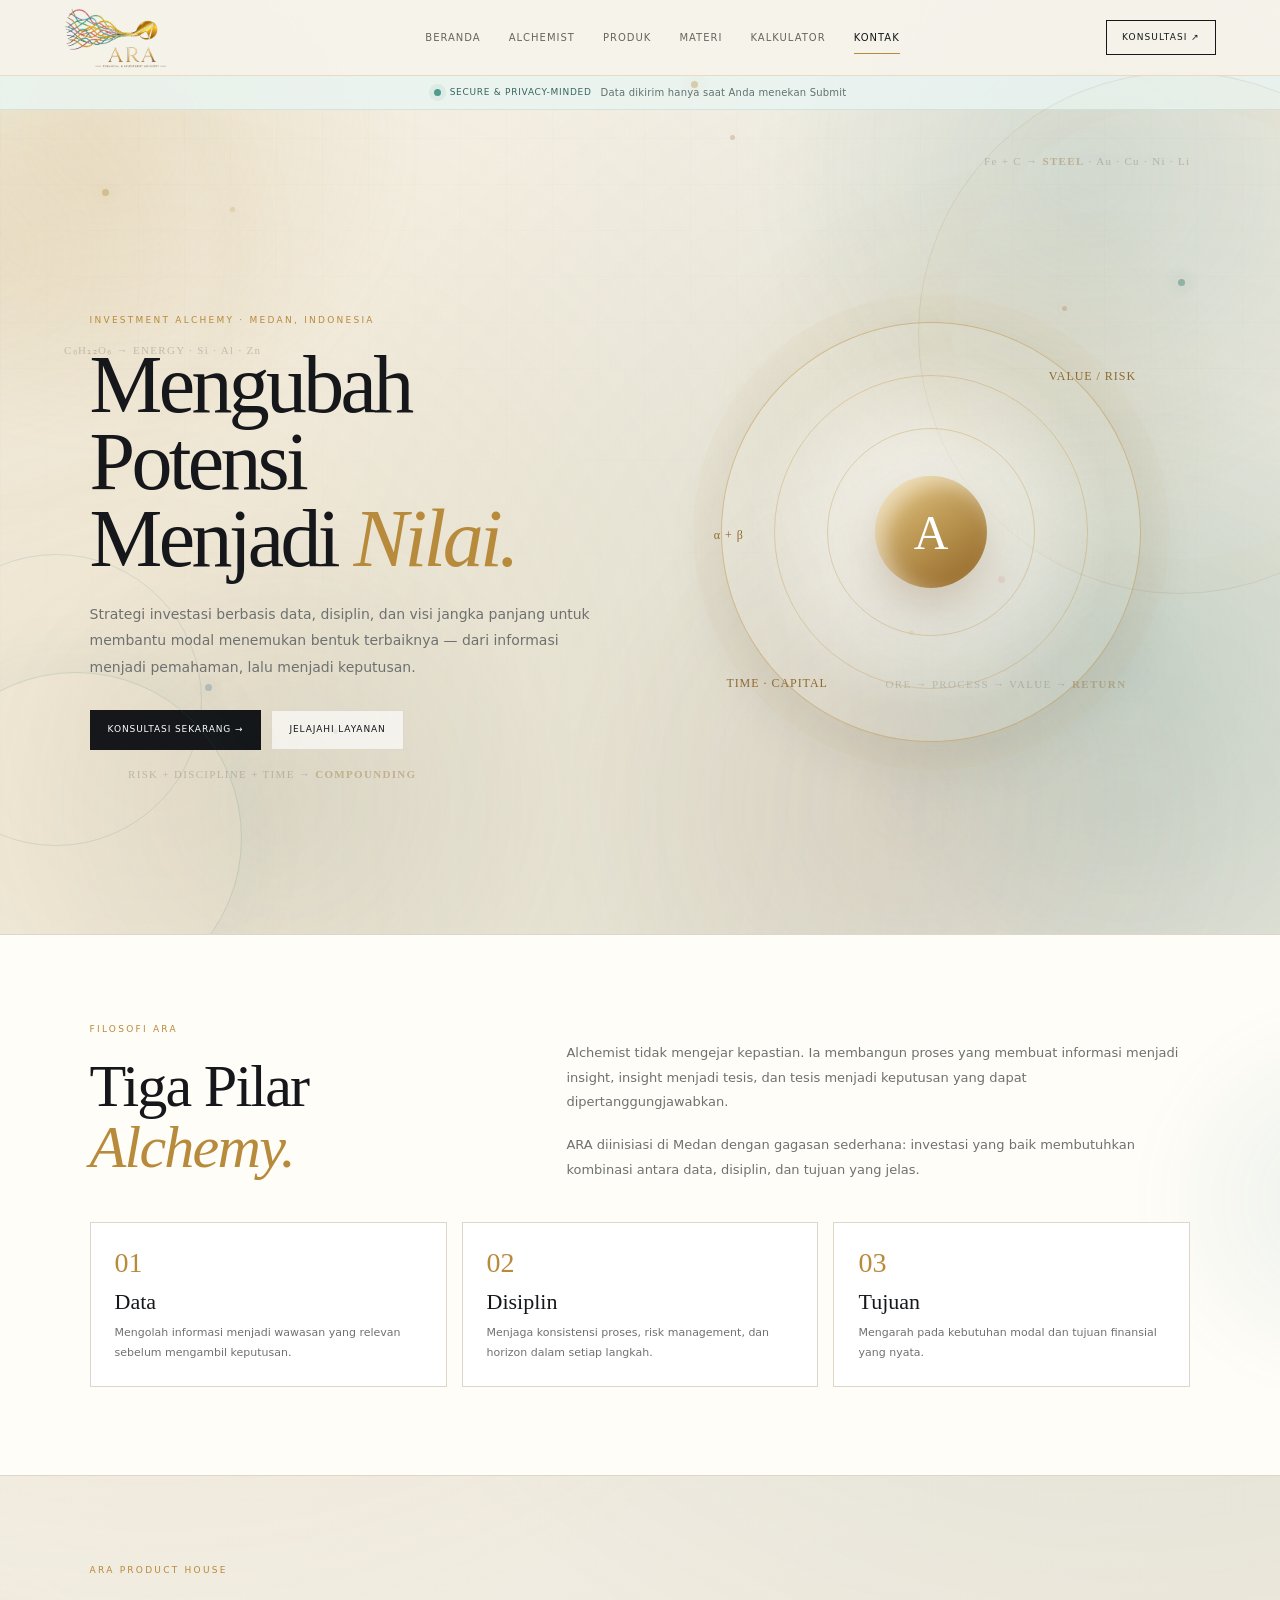
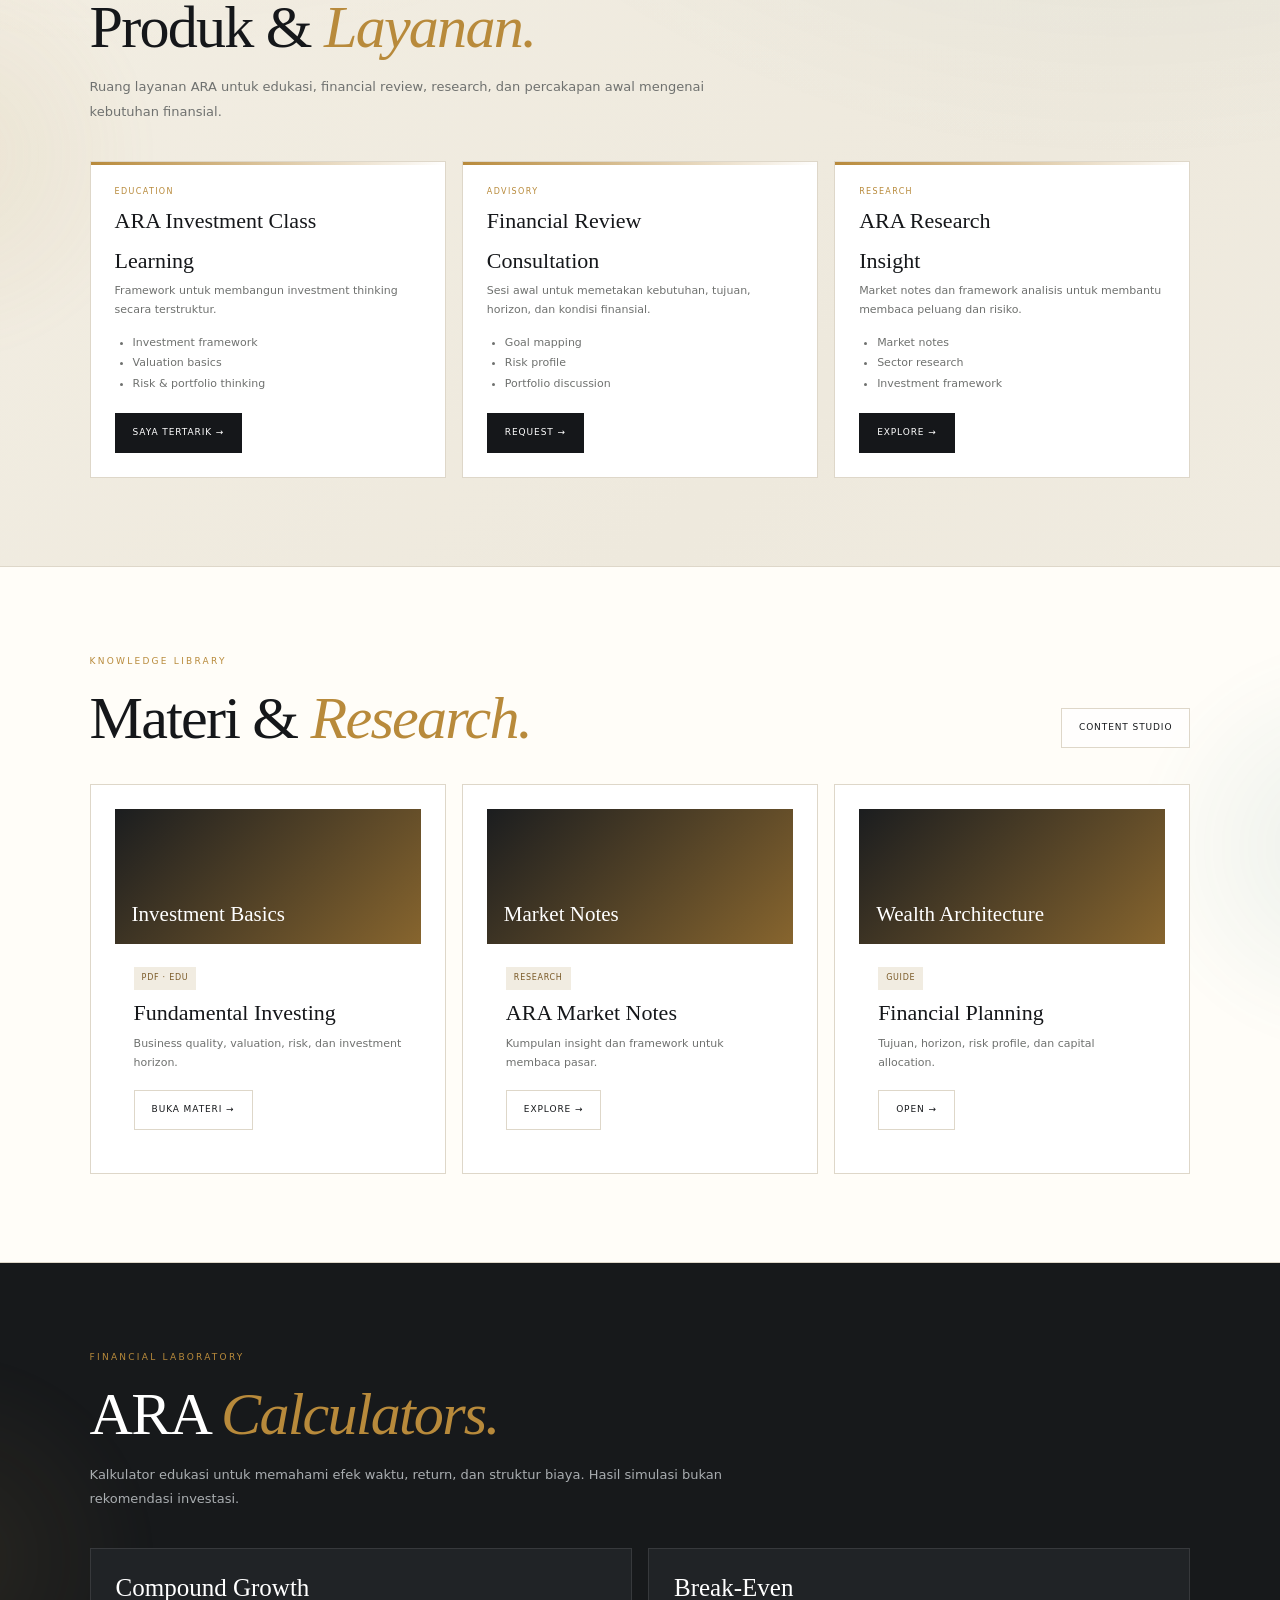
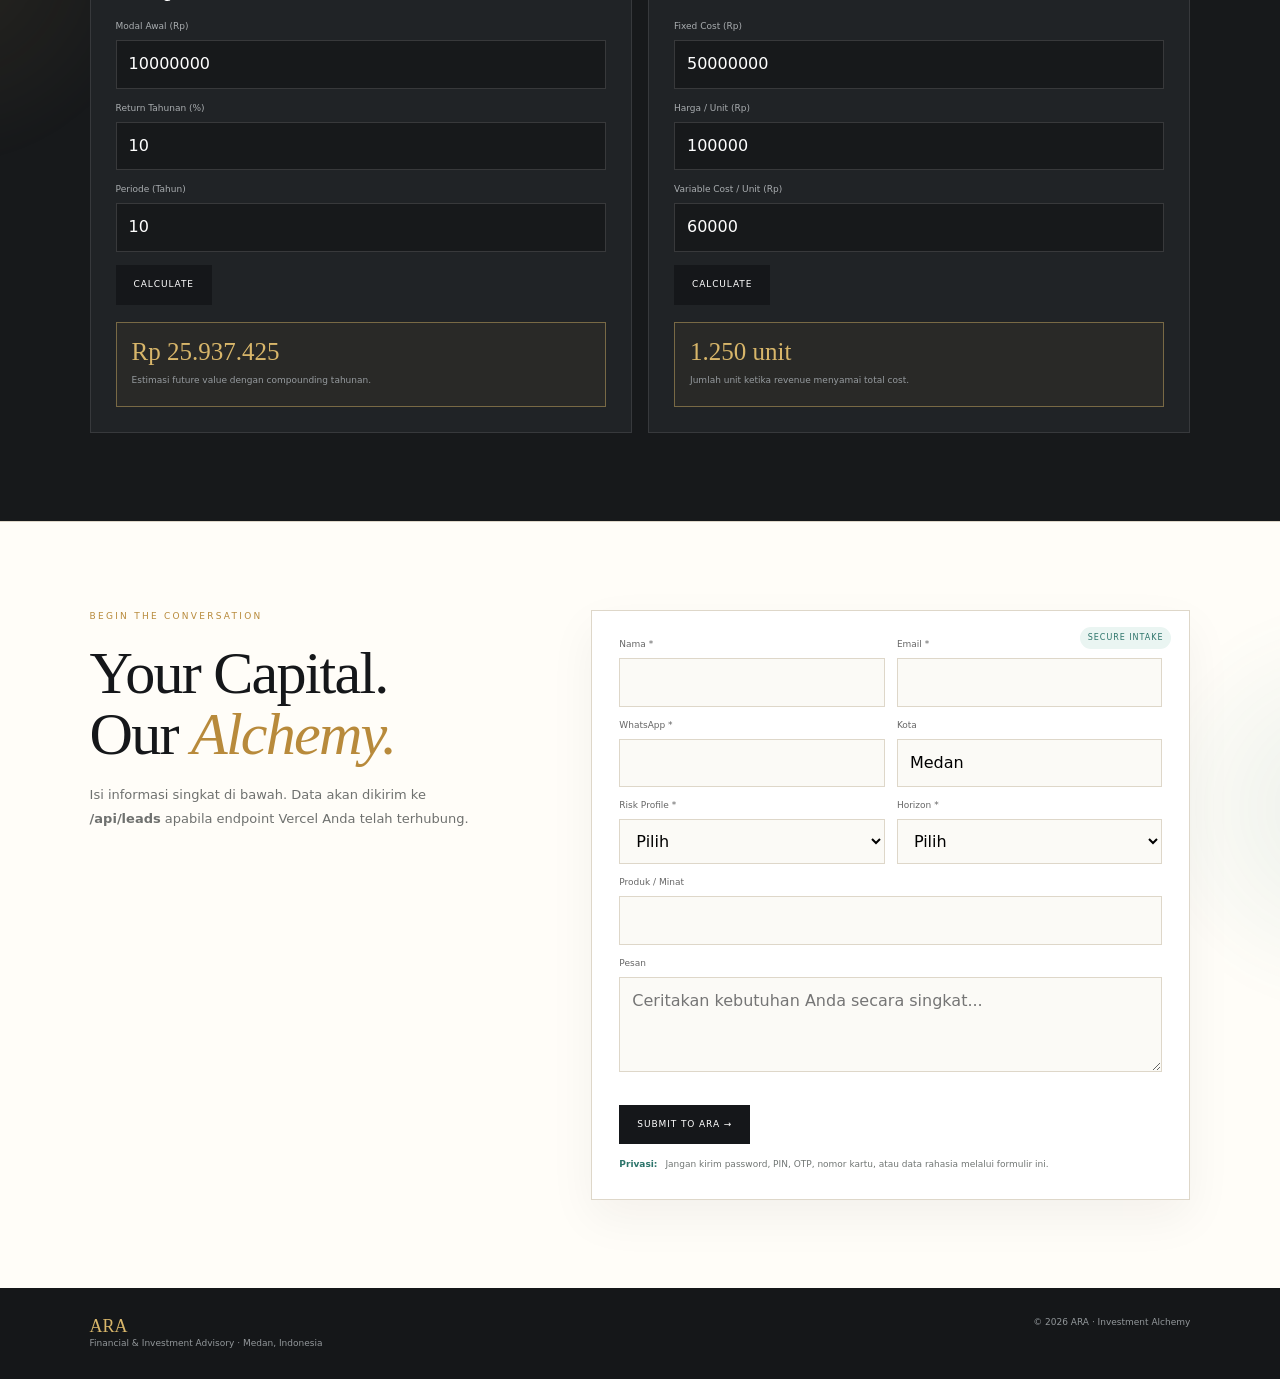
==== index.html @ 450d1827 "Add files via upload" ====
<!DOCTYPE html>
<html lang="id">
<head>
<meta charset="UTF-8">
<meta name="viewport" content="width=device-width, initial-scale=1.0">
<meta name="description" content="ARA Financial & Investment Advisory — Investment Alchemy from Medan.">
<title>ARA — Financial & Investment Advisory</title>


<link rel="stylesheet" href="css/01-base.css">
<link rel="stylesheet" href="css/02-motion.css">
<link rel="stylesheet" href="css/03-responsive.css">
<link rel="stylesheet" href="css/04-performance.css">

</head>
<body>

<div class="alchemist-lab" aria-hidden="true">
  <span class="chemical-formula formula-1">Fe + C → <b>STEEL</b> · Au · Cu · Ni · Li</span>
  <span class="chemical-formula formula-2">C₆H₁₂O₆ → ENERGY · Si · Al · Zn</span>
  <span class="chemical-formula formula-3">ORE → PROCESS → VALUE → <b>RETURN</b></span>
  <span class="chemical-formula formula-4">RISK + DISCIPLINE + TIME → <b>COMPOUNDING</b></span>
  <i class="ore-particle" style="left:18%;top:23%;animation-delay:-2s"></i>
  <i class="ore-particle" style="left:83%;top:34%;animation-delay:-7s"></i>
  <i class="ore-particle" style="left:71%;top:70%;animation-delay:-4s"></i>
  <i class="ore-particle" style="left:26%;top:81%;animation-delay:-9s"></i>
  <i class="ore-particle" style="left:57%;top:15%;animation-delay:-5s"></i>
</div>


<div class="ara-spark gold" style="left:8%;top:21%;animation-delay:-2s"></div>
<div class="ara-spark teal" style="left:92%;top:31%;animation-delay:-6s"></div>
<div class="ara-spark rose" style="left:78%;top:64%;animation-delay:-4s"></div>
<div class="ara-spark blue" style="left:16%;top:76%;animation-delay:-7s"></div>
<div class="ara-spark gold" style="left:54%;top:9%;animation-delay:-1s"></div>


<header class="site-header">
  <a class="brand" href="#top" aria-label="ARA Financial & Investment Advisory">
    <img src="[data-uri]" alt="ARA Financial & Investment Advisory">
  </a>
  <nav class="nav" aria-label="Navigasi utama">
    <a class="active" href="#top">Beranda</a>
    <a href="#philosophy">Alchemist</a>
    <a href="#products">Produk</a>
    <a href="#library">Materi</a>
    <a href="#calculators">Kalkulator</a>
    <a href="#contact">Kontak</a>
  </nav>
  <a class="header-cta" href="#contact">Konsultasi ↗</a>
</header>
<div class="security-strip" role="status" aria-label="Informasi keamanan">
  <span class="security-dot" aria-hidden="true"></span>
  <span>Secure & Privacy-Minded</span>
  <span class="security-note">Data dikirim hanya saat Anda menekan Submit</span>
</div>
<main id="top">
<section class="hero reveal">
  <div>
    <div class="kicker">Investment Alchemy · Medan, Indonesia</div>
    <h1>Mengubah Potensi<br>Menjadi <em>Nilai.</em></h1>
    <p class="hero-copy">Strategi investasi berbasis data, disiplin, dan visi jangka panjang untuk membantu modal menemukan bentuk terbaiknya — dari informasi menjadi pemahaman, lalu menjadi keputusan.</p>
    <div class="actions">
      <a class="btn primary" href="#contact">Konsultasi Sekarang →</a>
      <a class="btn light" href="#products">Jelajahi Layanan</a>
    </div>
  </div>
  <div class="alchemy-stage">
    <div class="orbit">
      <div class="core">A</div>
      <div class="formula f1">VALUE / RISK</div>
      <div class="formula f2">TIME · CAPITAL</div>
      <div class="formula f3">α + β</div>
    </div>
  </div>
</section>

<section class="section paper reveal" id="philosophy">
  <div class="philosophy">
    <div><div class="kicker">Filosofi ARA</div><h2 class="section-title">Tiga Pilar <em>Alchemy.</em></h2></div>
    <div><p class="section-copy">Alchemist tidak mengejar kepastian. Ia membangun proses yang membuat informasi menjadi insight, insight menjadi tesis, dan tesis menjadi keputusan yang dapat dipertanggungjawabkan.</p><p class="section-copy">ARA diinisiasi di Medan dengan gagasan sederhana: investasi yang baik membutuhkan kombinasi antara data, disiplin, dan tujuan yang jelas.</p></div>
  </div>
  <div class="principles">
    <article class="principle"><div class="num">01</div><h3>Data</h3><p class="muted">Mengolah informasi menjadi wawasan yang relevan sebelum mengambil keputusan.</p></article>
    <article class="principle"><div class="num">02</div><h3>Disiplin</h3><p class="muted">Menjaga konsistensi proses, risk management, dan horizon dalam setiap langkah.</p></article>
    <article class="principle"><div class="num">03</div><h3>Tujuan</h3><p class="muted">Mengarah pada kebutuhan modal dan tujuan finansial yang nyata.</p></article>
  </div>
</section>

<section class="section reveal" id="products">
  <div class="section-head"><div><div class="kicker">ARA Product House</div><h2 class="section-title">Produk & <em>Layanan.</em></h2></div></div>
  <p class="section-copy">Ruang layanan ARA untuk edukasi, financial review, research, dan percakapan awal mengenai kebutuhan finansial.</p>
  <div class="grid3">
    <article class="card product-card"><div class="tag">Education</div><h3>ARA Investment Class</h3><div class="product-meta">Learning</div><p class="muted">Framework untuk membangun investment thinking secara terstruktur.</p><ul><li>Investment framework</li><li>Valuation basics</li><li>Risk & portfolio thinking</li></ul><button class="btn primary product-btn" data-product="ARA Investment Class">Saya Tertarik →</button></article>
    <article class="card product-card"><div class="tag">Advisory</div><h3>Financial Review</h3><div class="product-meta">Consultation</div><p class="muted">Sesi awal untuk memetakan kebutuhan, tujuan, horizon, dan kondisi finansial.</p><ul><li>Goal mapping</li><li>Risk profile</li><li>Portfolio discussion</li></ul><button class="btn primary product-btn" data-product="Financial Review">Request →</button></article>
    <article class="card product-card"><div class="tag">Research</div><h3>ARA Research</h3><div class="product-meta">Insight</div><p class="muted">Market notes dan framework analisis untuk membantu membaca peluang dan risiko.</p><ul><li>Market notes</li><li>Sector research</li><li>Investment framework</li></ul><button class="btn primary product-btn" data-product="ARA Research">Explore →</button></article>
  </div>
</section>

<section class="section paper reveal" id="library">
  <div class="section-head"><div><div class="kicker">Knowledge Library</div><h2 class="section-title">Materi & <em>Research.</em></h2></div><a class="btn light" href="/admin/">Content Studio</a></div>
  <div class="grid3">
    <article class="card library-card"><div class="cover">Investment Basics</div><div class="body"><span class="pill">PDF · EDU</span><h3>Fundamental Investing</h3><p class="muted">Business quality, valuation, risk, dan investment horizon.</p><a class="btn light" href="#">Buka Materi →</a></div></article>
    <article class="card library-card"><div class="cover">Market Notes</div><div class="body"><span class="pill">Research</span><h3>ARA Market Notes</h3><p class="muted">Kumpulan insight dan framework untuk membaca pasar.</p><a class="btn light" href="#">Explore →</a></div></article>
    <article class="card library-card"><div class="cover">Wealth Architecture</div><div class="body"><span class="pill">Guide</span><h3>Financial Planning</h3><p class="muted">Tujuan, horizon, risk profile, dan capital allocation.</p><a class="btn light" href="#">Open →</a></div></article>
  </div>
</section>

<section class="section calculator-wrap reveal" id="calculators">
  <div class="kicker">Financial Laboratory</div><h2 class="section-title">ARA <em>Calculators.</em></h2>
  <p class="section-copy">Kalkulator edukasi untuk memahami efek waktu, return, dan struktur biaya. Hasil simulasi bukan rekomendasi investasi.</p>
  <div class="calcs">
    <article class="calc">
      <h3>Compound Growth</h3>
      <div class="field"><label>Modal Awal (Rp)</label><input id="pv" type="number" value="10000000"></div>
      <div class="field"><label>Return Tahunan (%)</label><input id="rate" type="number" value="10"></div>
      <div class="field"><label>Periode (Tahun)</label><input id="years" type="number" value="10"></div>
      <button class="btn primary" onclick="compound()">Calculate</button>
      <div class="result"><strong id="fv">Rp 25.937.425</strong><span>Estimasi future value dengan compounding tahunan.</span></div>
    </article>
    <article class="calc">
      <h3>Break-Even</h3>
      <div class="field"><label>Fixed Cost (Rp)</label><input id="fixed" type="number" value="50000000"></div>
      <div class="field"><label>Harga / Unit (Rp)</label><input id="price" type="number" value="100000"></div>
      <div class="field"><label>Variable Cost / Unit (Rp)</label><input id="variable" type="number" value="60000"></div>
      <button class="btn primary" onclick="breakEven()">Calculate</button>
      <div class="result"><strong id="be">1.250 unit</strong><span>Jumlah unit ketika revenue menyamai total cost.</span></div>
    </article>
  </div>
</section>

<section class="section paper contact reveal" id="contact">
  <div><div class="kicker">Begin the Conversation</div><h2 class="section-title">Your Capital.<br>Our <em>Alchemy.</em></h2><p class="section-copy">Isi informasi singkat di bawah. Data akan dikirim ke <strong>/api/leads</strong> apabila endpoint Vercel Anda telah terhubung.</p></div>
  <form class="form" id="leadForm" novalidate autocomplete="on">
    <div class="hp-field" aria-hidden="true"><label>Website <input name="website" tabindex="-1" autocomplete="off"></label></div>
    <div class="formgrid">
      <div><label>Nama *</label><input name="name" required maxlength="80" autocomplete="name"></div>
      <div><label>Email *</label><input name="email" type="email" required maxlength="120" autocomplete="email"></div>
      <div><label>WhatsApp *</label><input name="whatsapp" required maxlength="25" inputmode="tel" autocomplete="tel"></div>
      <div><label>Kota</label><input name="city" value="Medan"></div>
      <div><label>Risk Profile *</label><select name="risk" required><option value="">Pilih</option><option>Konservatif</option><option>Moderat</option><option>Agresif</option></select></div>
      <div><label>Horizon *</label><select name="horizon" required><option value="">Pilih</option><option>&lt; 1 tahun</option><option>1–3 tahun</option><option>3–5 tahun</option><option>&gt; 5 tahun</option></select></div>
      <div class="full"><label>Produk / Minat</label><input id="productInterest" name="product_interest"></div>
      <div class="full"><label>Pesan</label><textarea name="message" maxlength="1000" placeholder="Ceritakan kebutuhan Anda secara singkat..."></textarea></div>
    </div>
    <br><button class="btn primary" type="submit">Submit to ARA →</button>
    <div class="form-note"><b>Privasi:</b><span>Jangan kirim password, PIN, OTP, nomor kartu, atau data rahasia melalui formulir ini.</span></div>
    <div id="status" class="status" role="status" aria-live="polite"></div>
  </form>
</section>
</main>

<footer><div><span class="gold">ARA</span><br>Financial & Investment Advisory · Medan, Indonesia</div><div>© 2026 ARA · Investment Alchemy</div></footer>



<script src="js/app.js" defer></script>
<script src="js/performance.js" defer></script>
<script src="js/lead.js" defer></script>

</body>
</html>
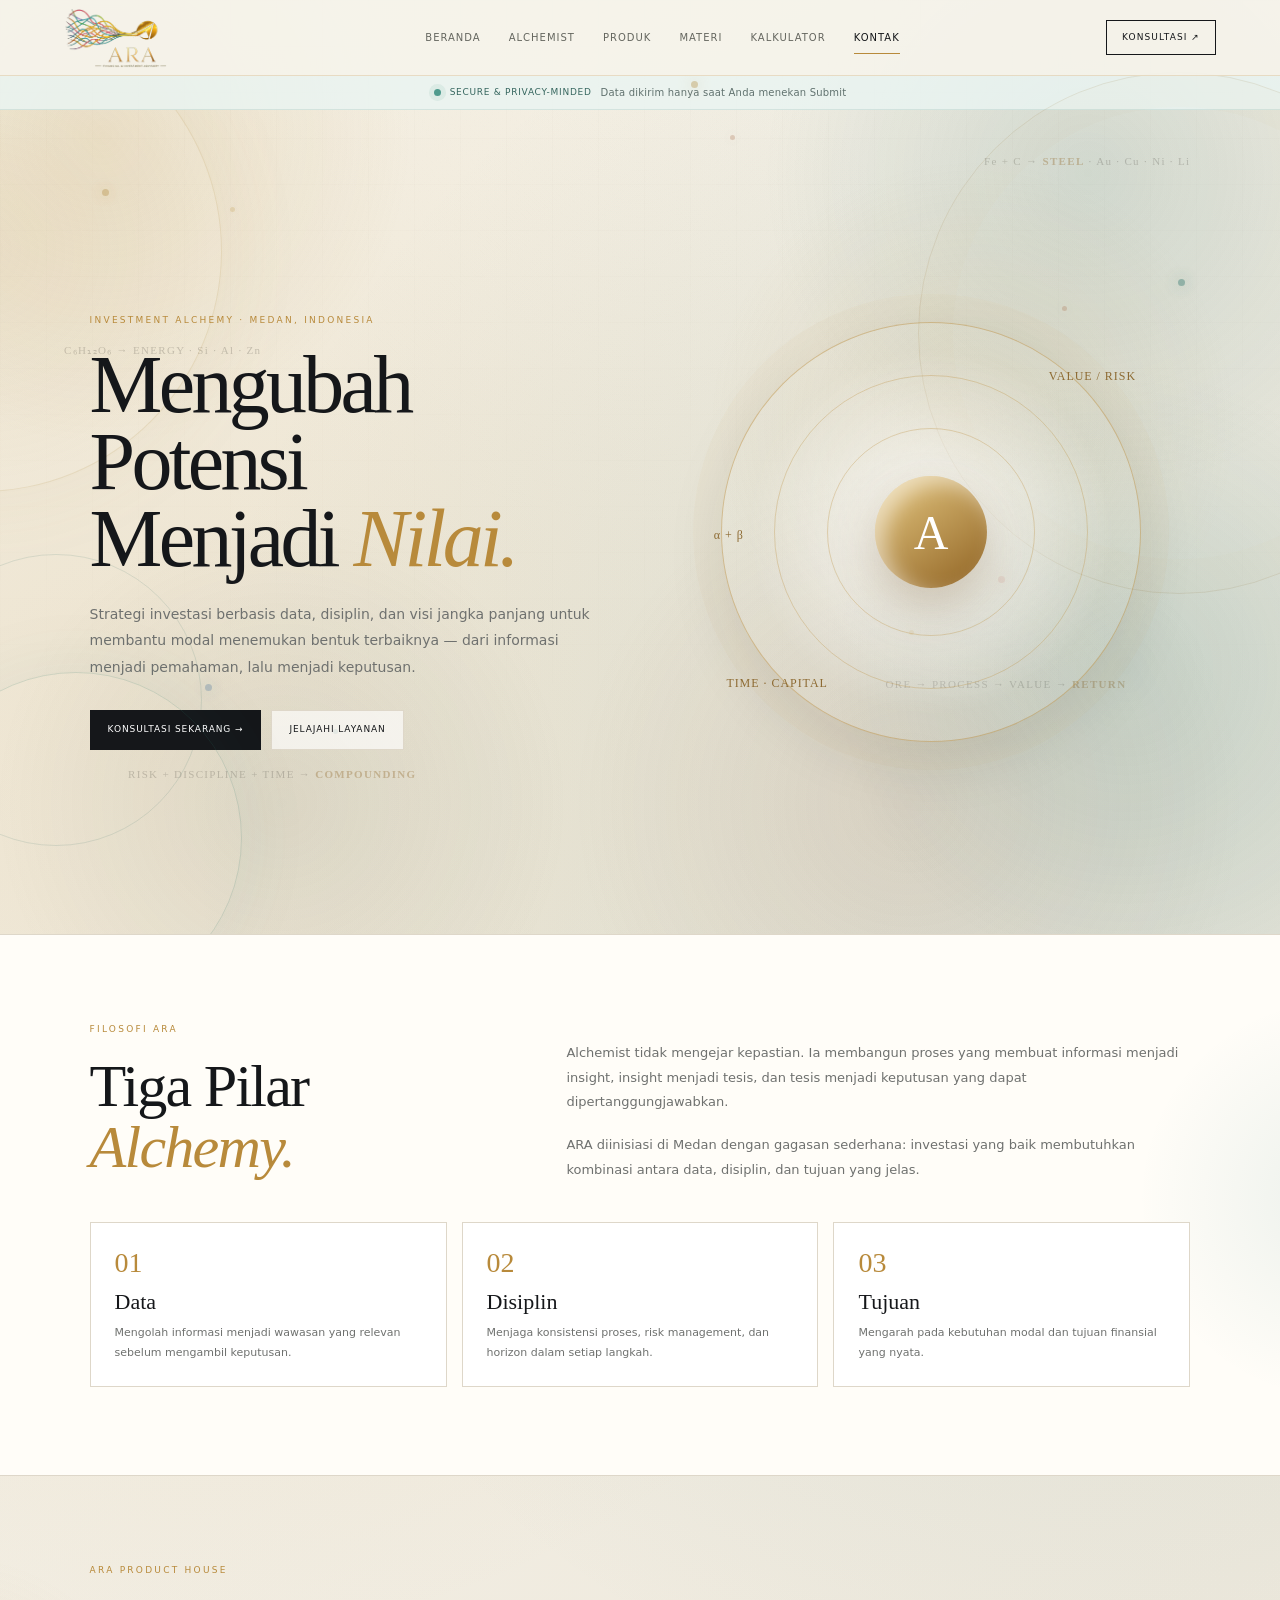
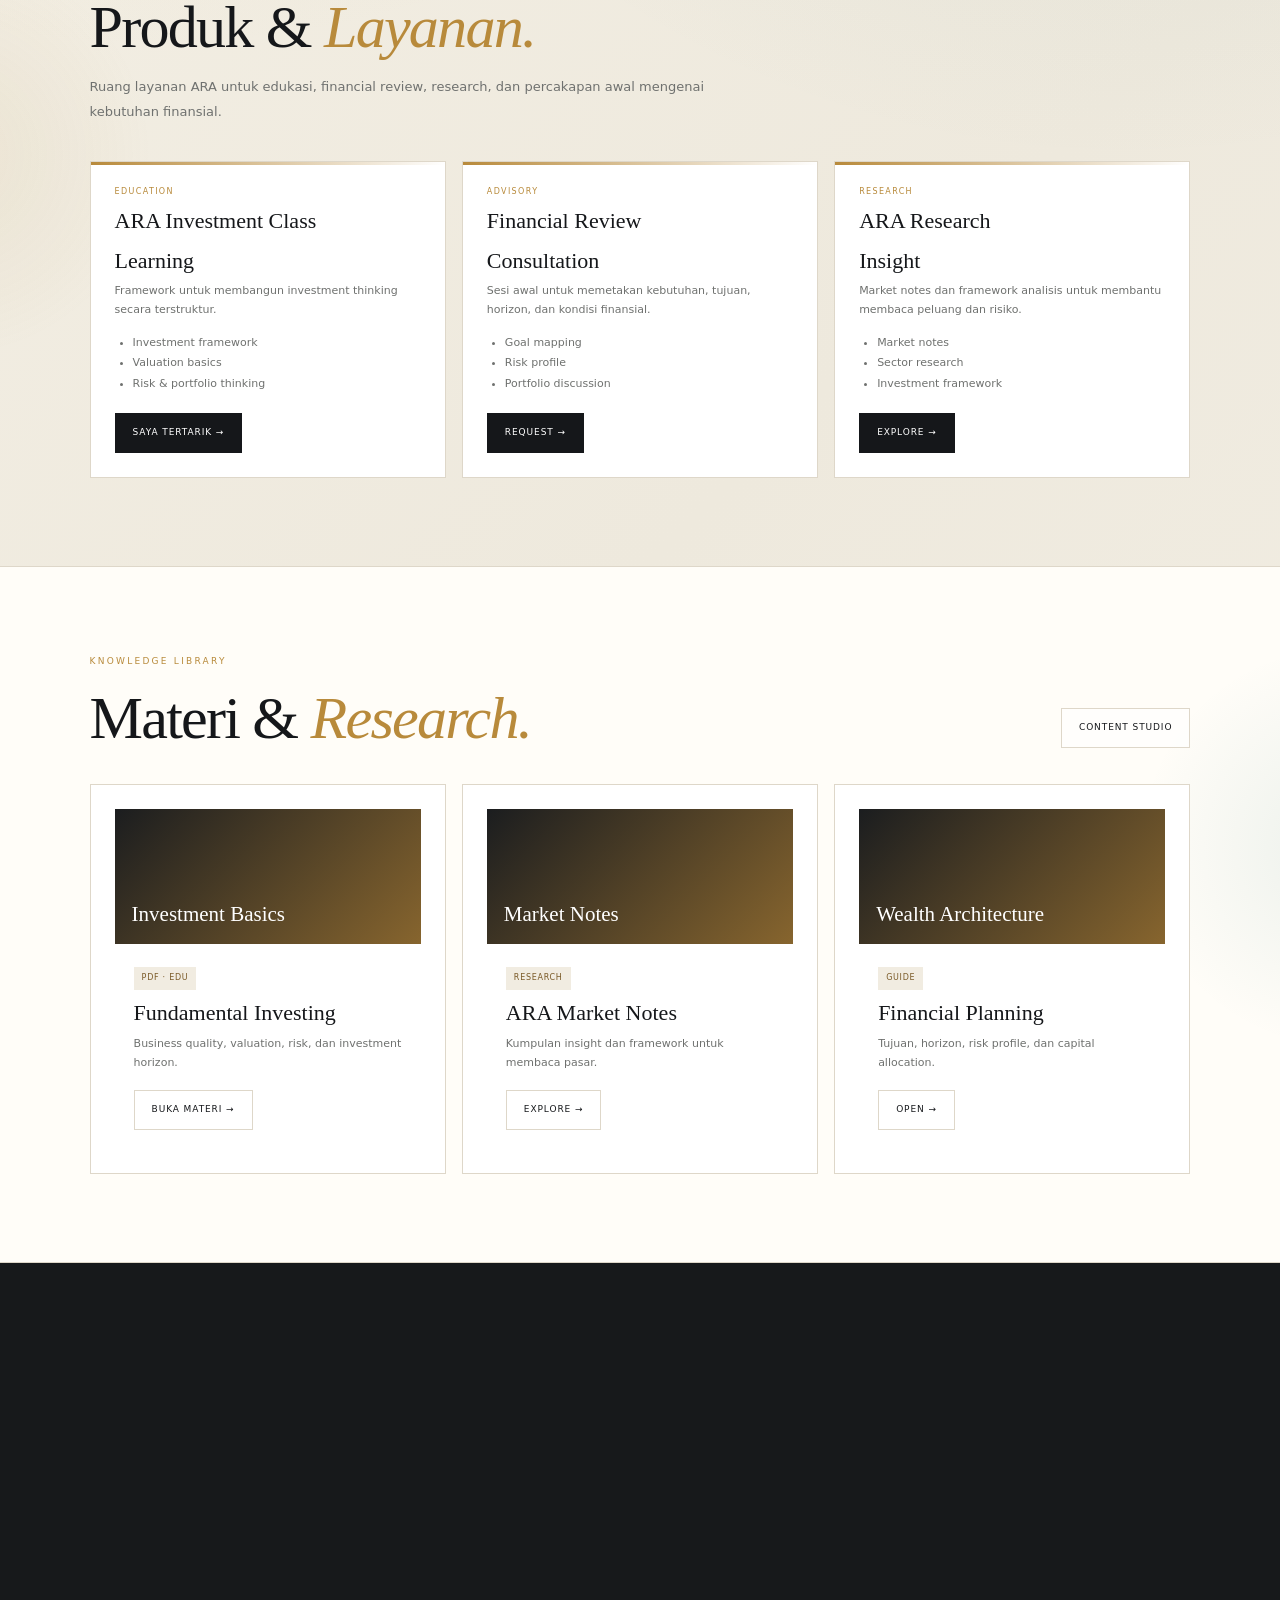
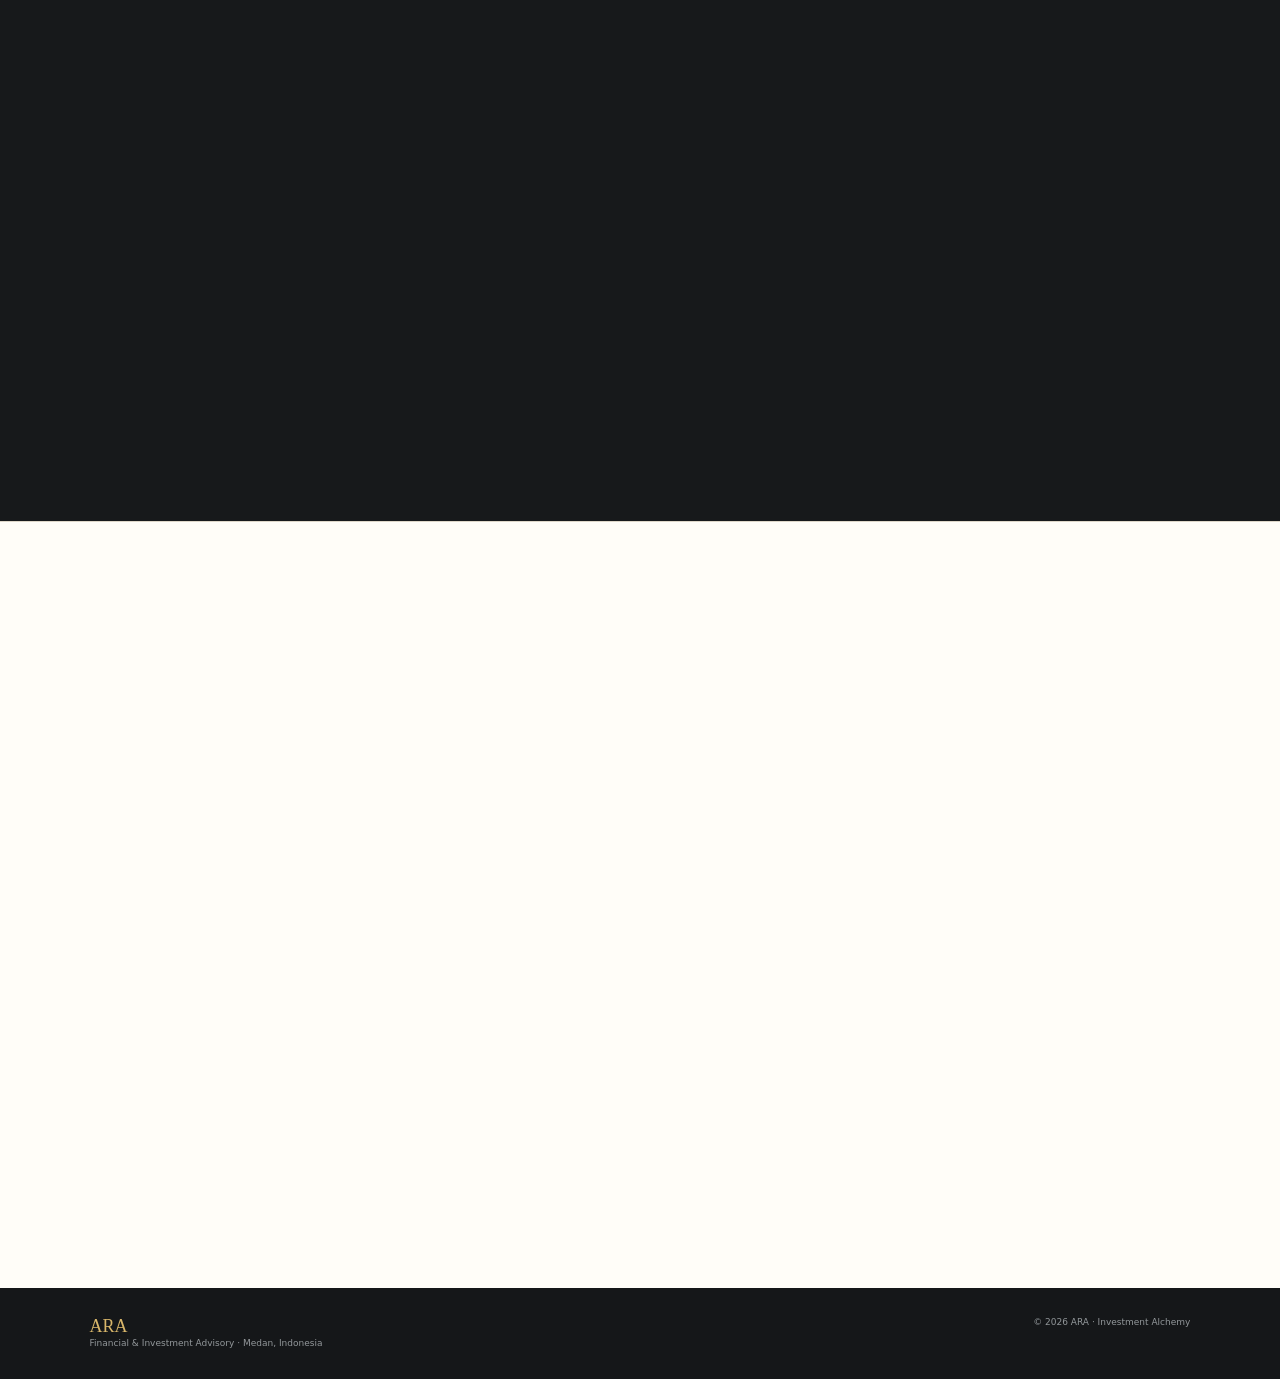
==== commit 4ddb4f0b: "Add files via upload" ====
--- a/index.html
+++ b/index.html
@@ -37,7 +37,7 @@
 
 <header class="site-header">
   <a class="brand" href="#top" aria-label="ARA Financial & Investment Advisory">
-    <img src="[data-uri]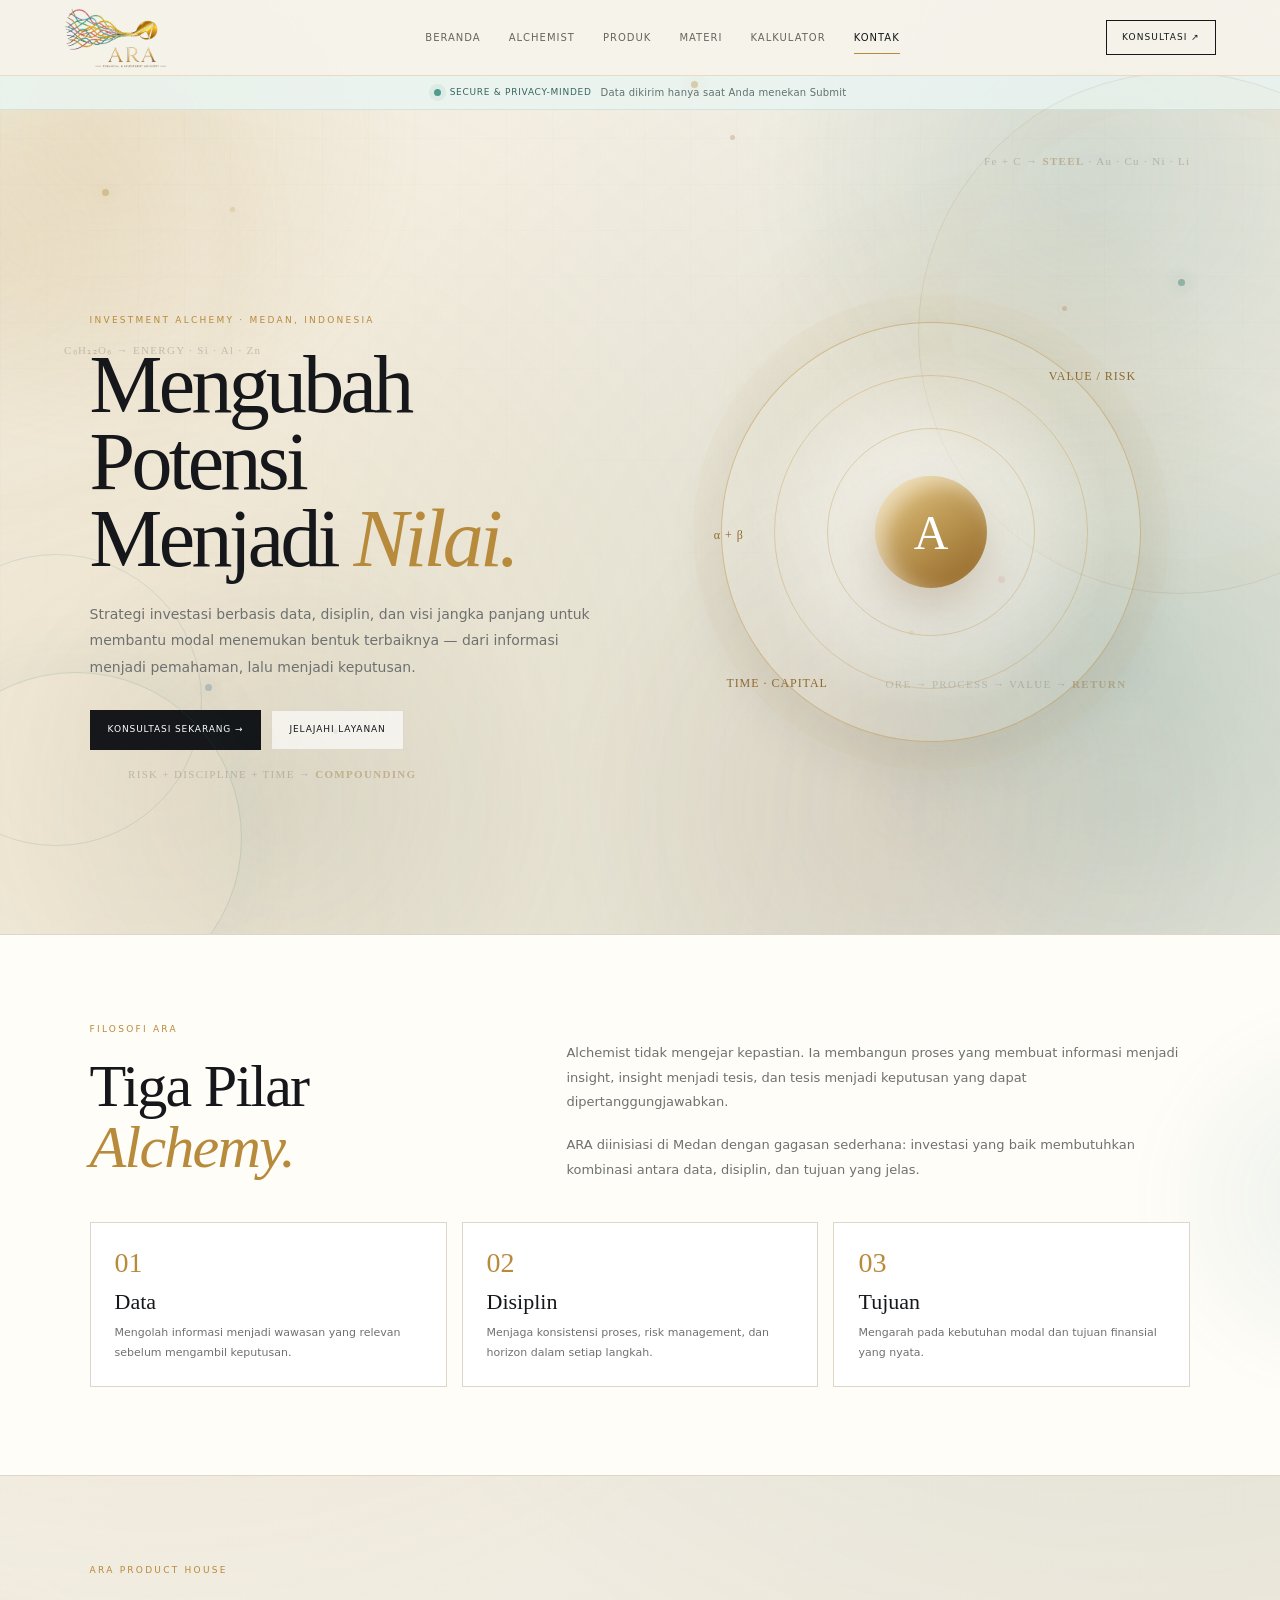
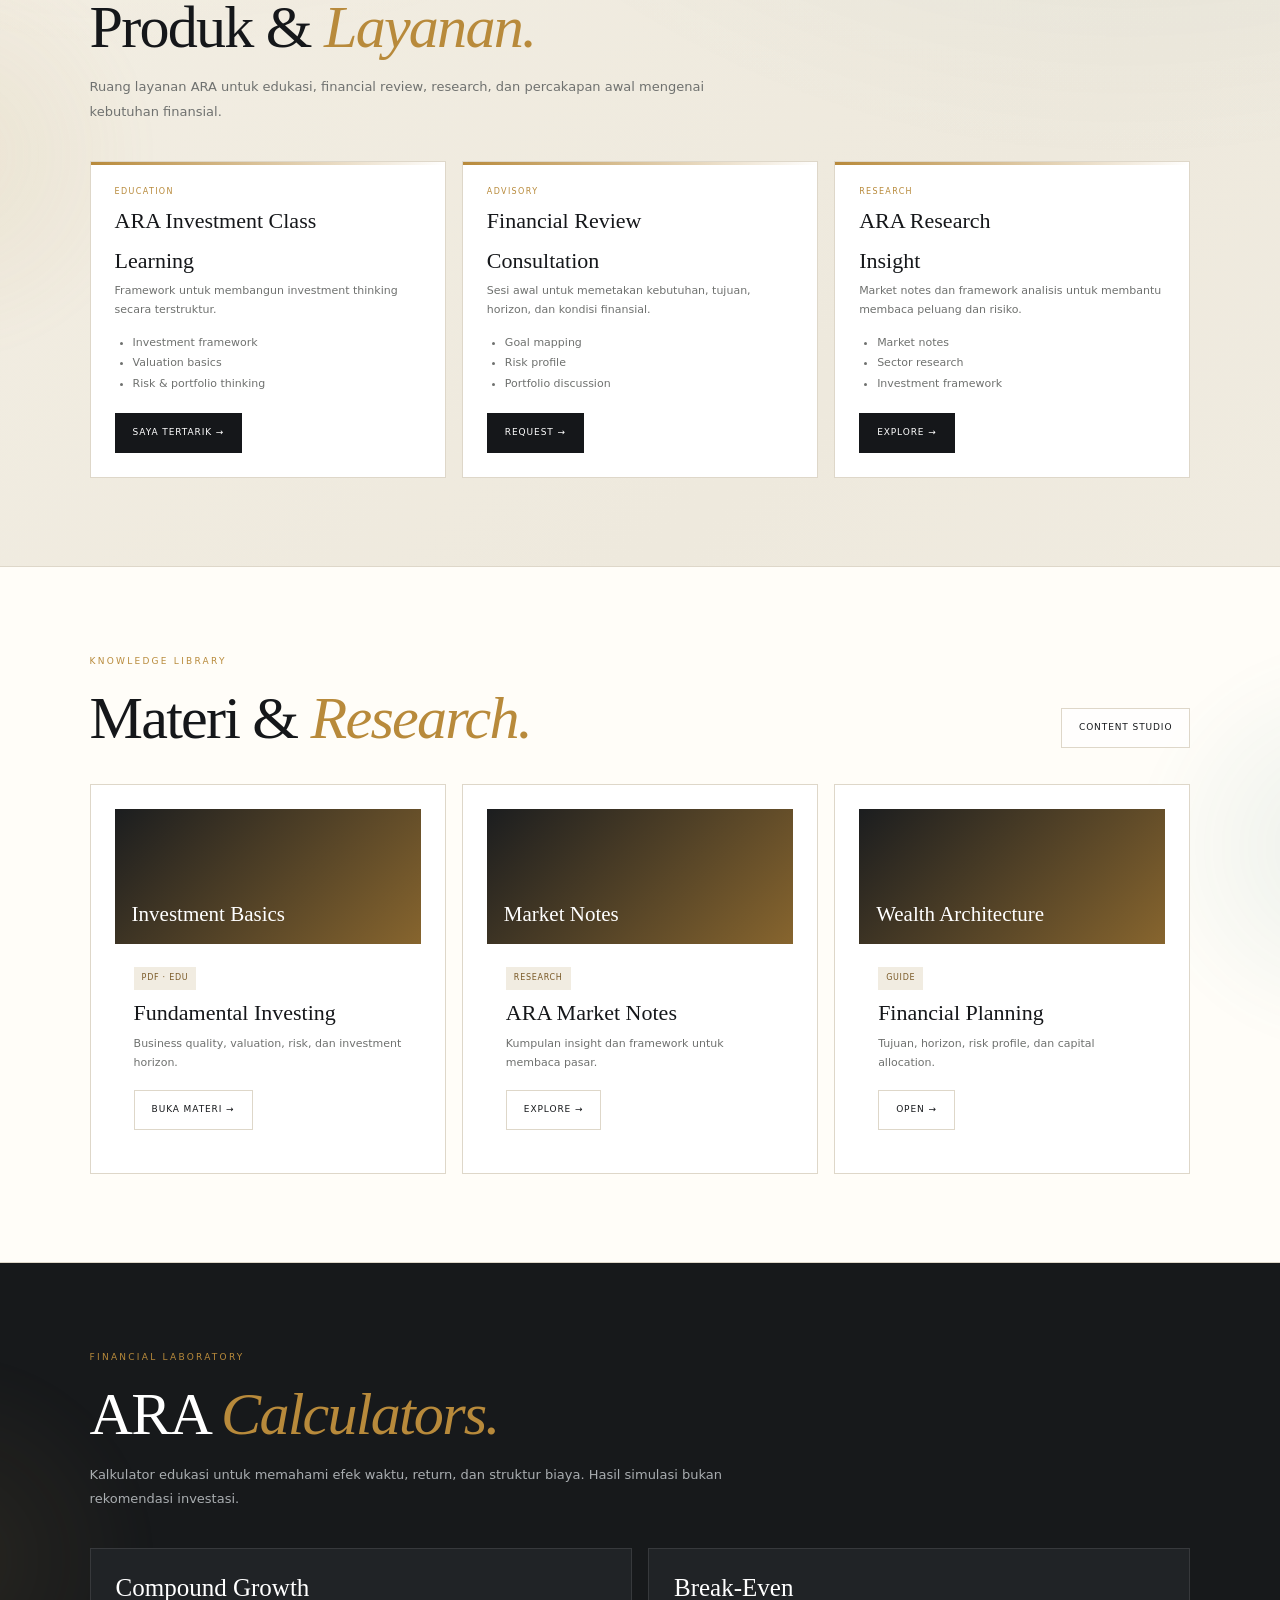
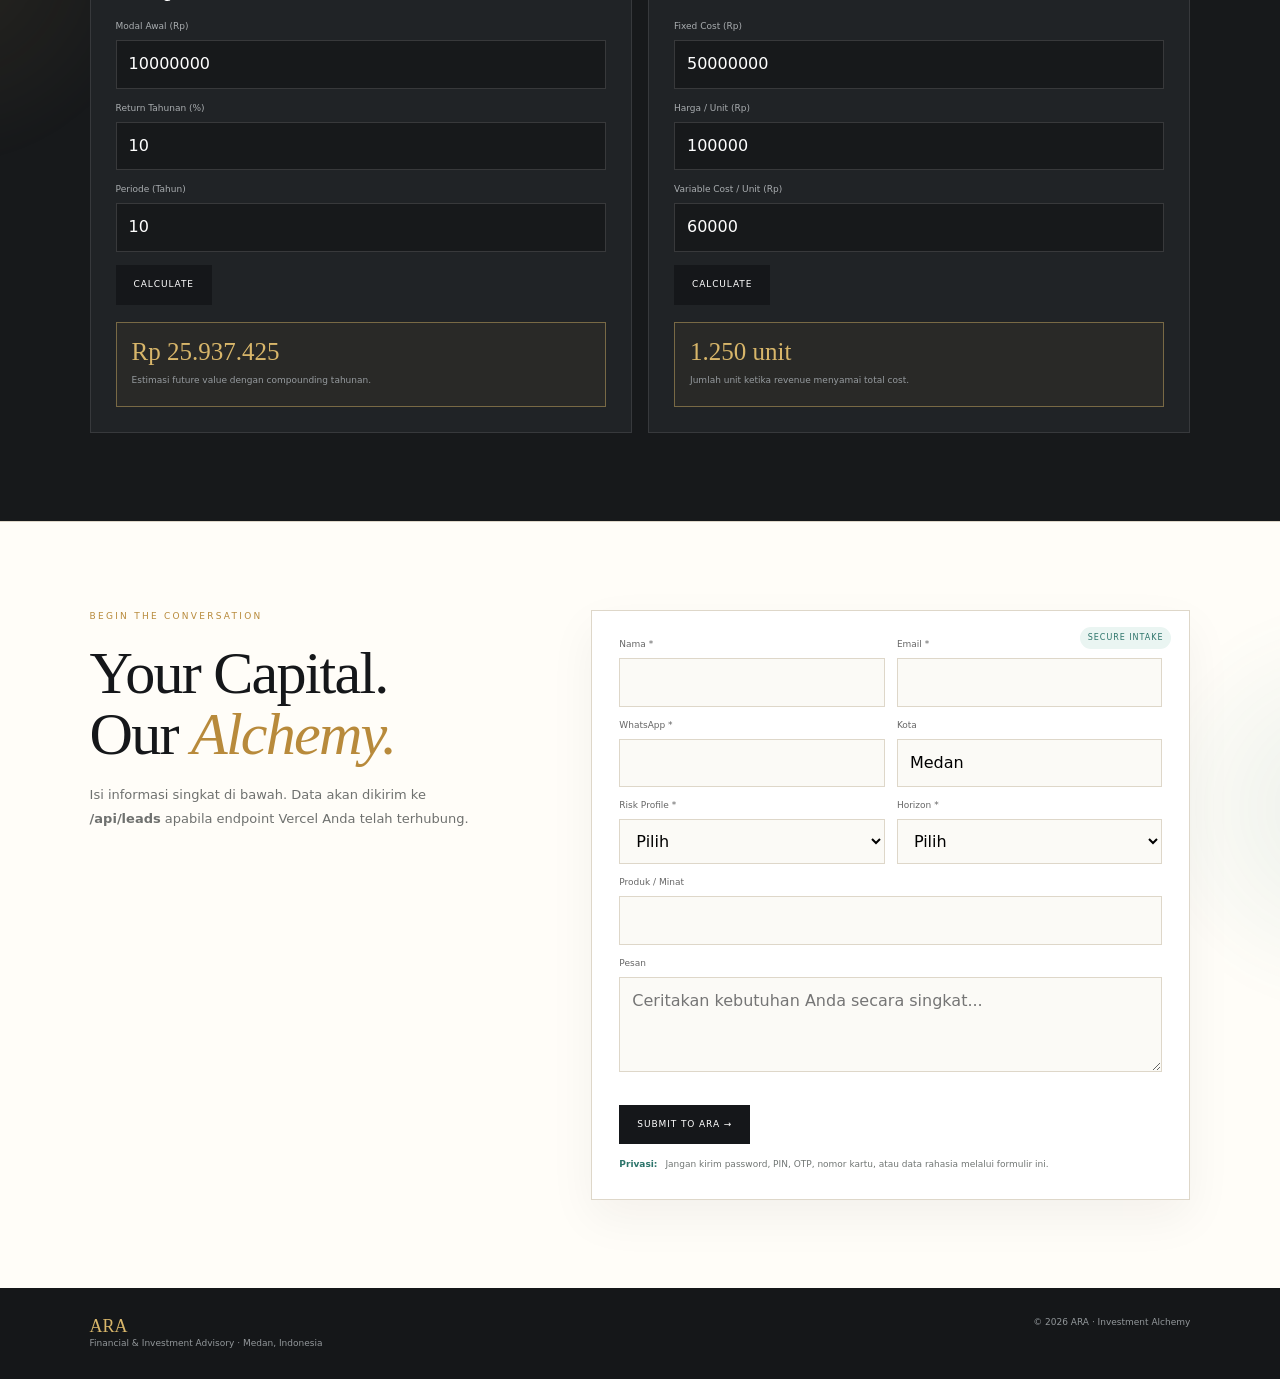
==== commit d94b8f5b: "Add files via upload" ====
--- a/index.html
+++ b/index.html
@@ -37,7 +37,7 @@
 
 <header class="site-header">
   <a class="brand" href="#top" aria-label="ARA Financial & Investment Advisory">
-    <img src="assets/ara-logo.webp" width="145" height="60" decoding="async" fetchpriority="high" alt="ARA Financial & Investment Advisory">
+    <img src="[data-uri]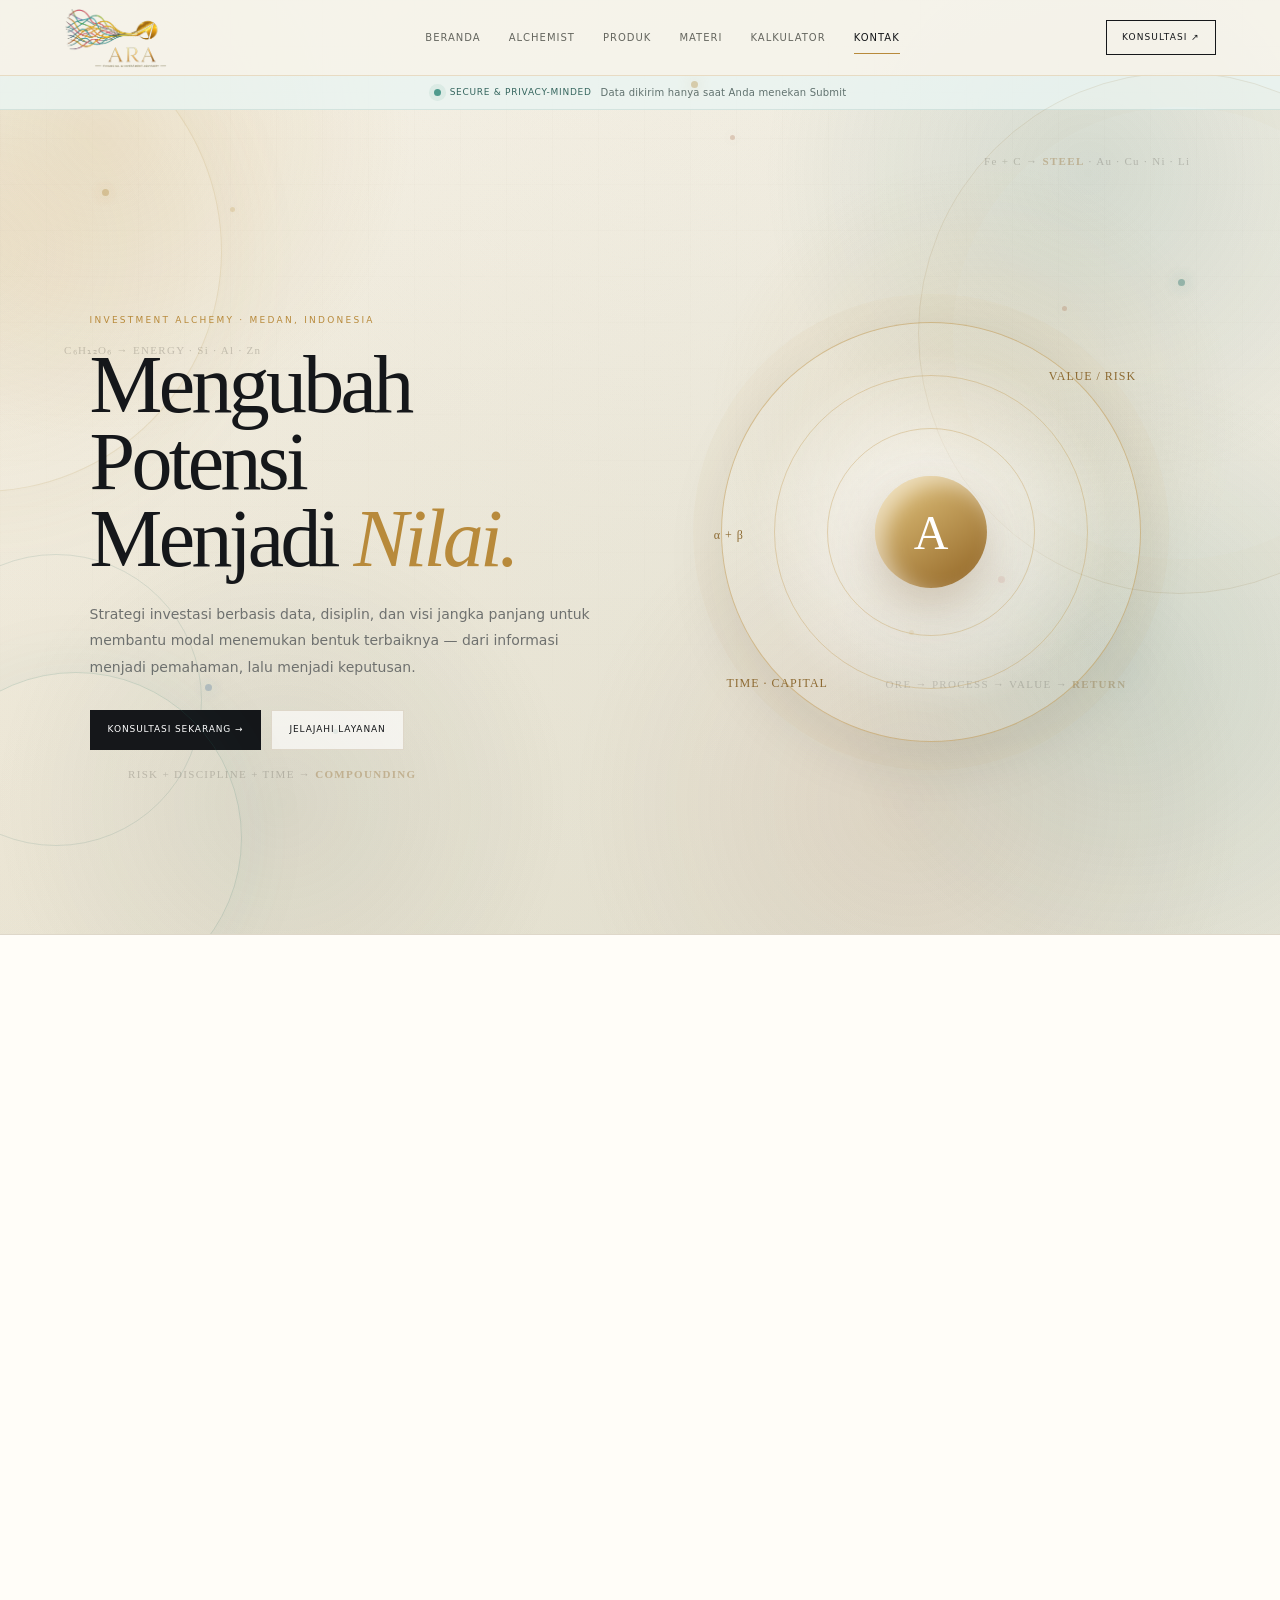
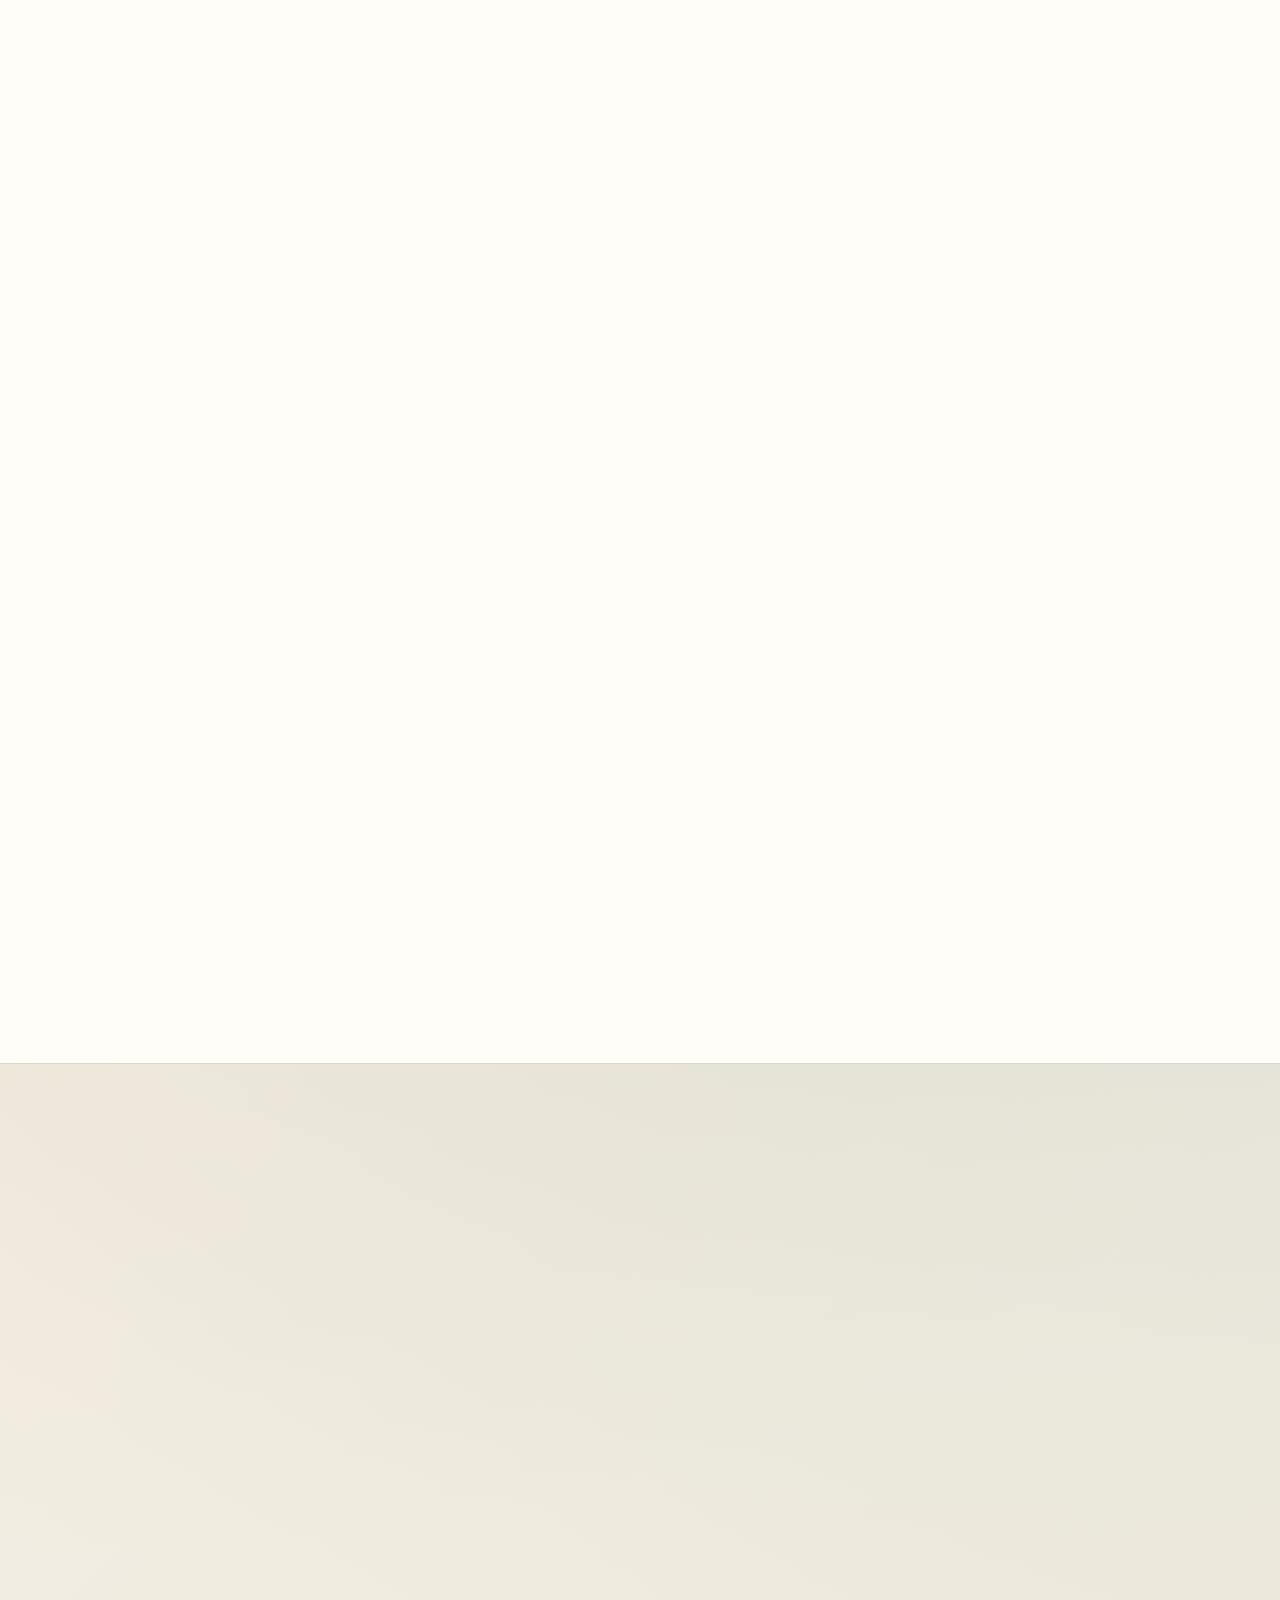
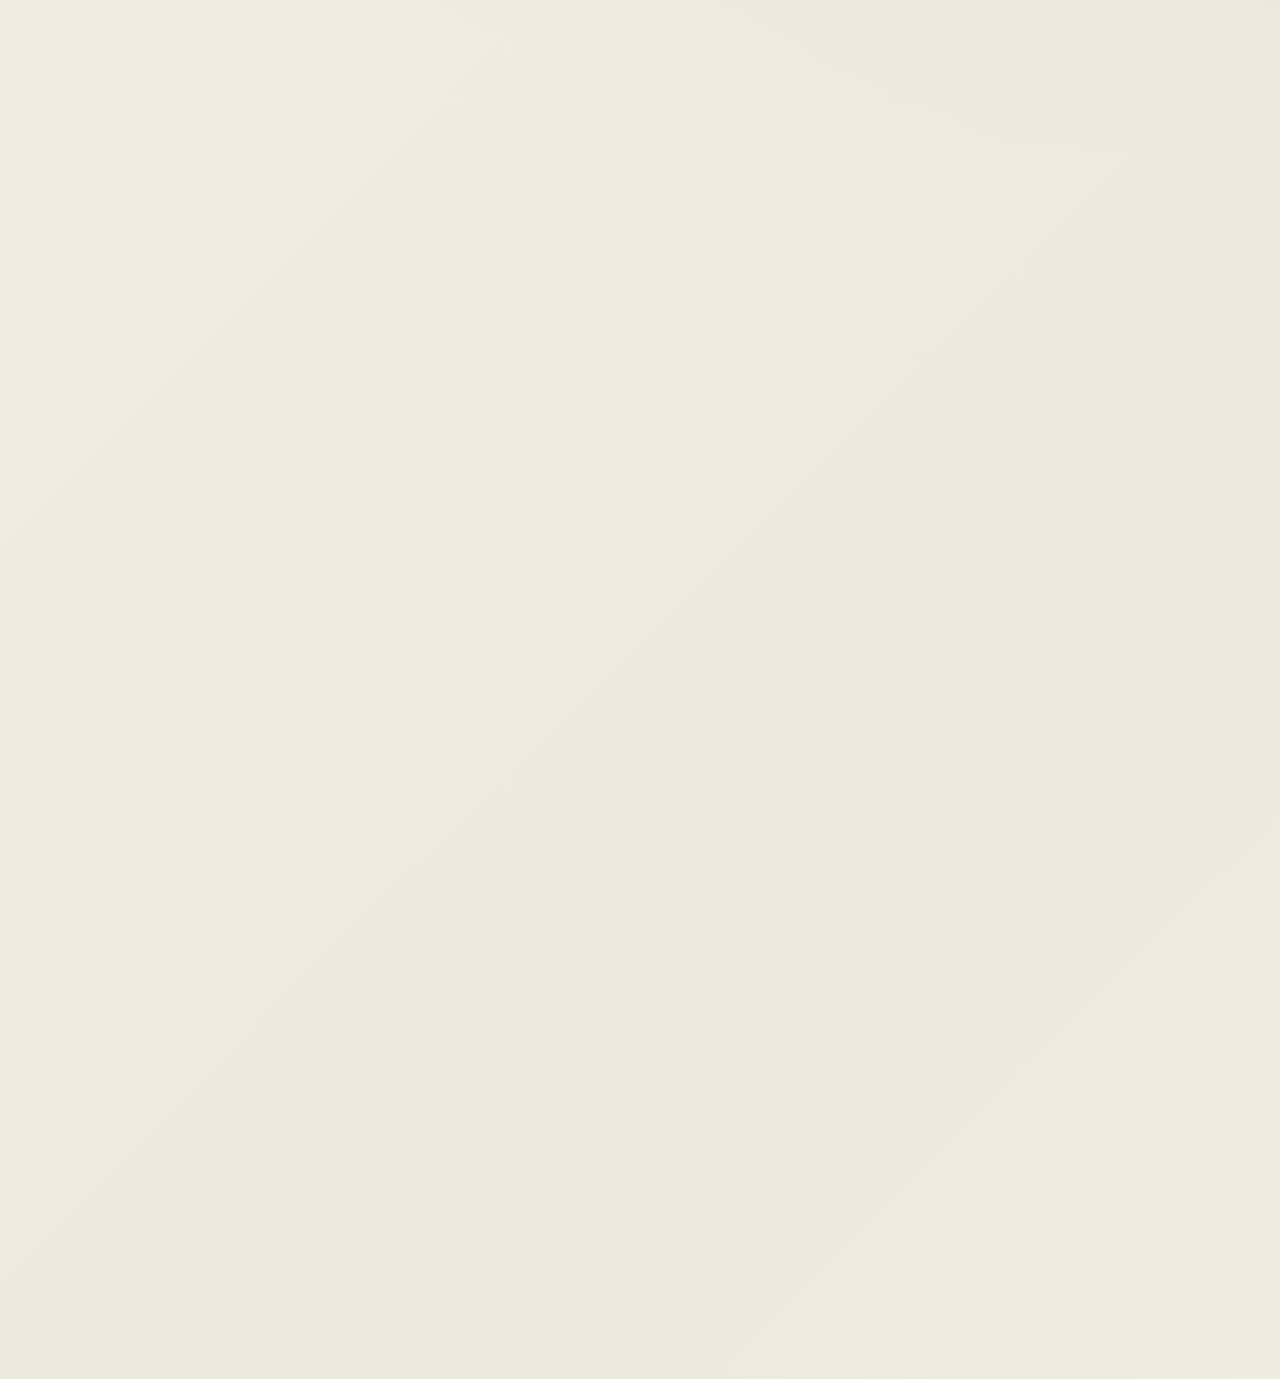
==== commit ffaeb132: "Add files via upload" ====
--- a/index.html
+++ b/index.html
@@ -37,7 +37,7 @@
 
 <header class="site-header">
   <a class="brand" href="#top" aria-label="ARA Financial & Investment Advisory">
-    <img src="[data-uri]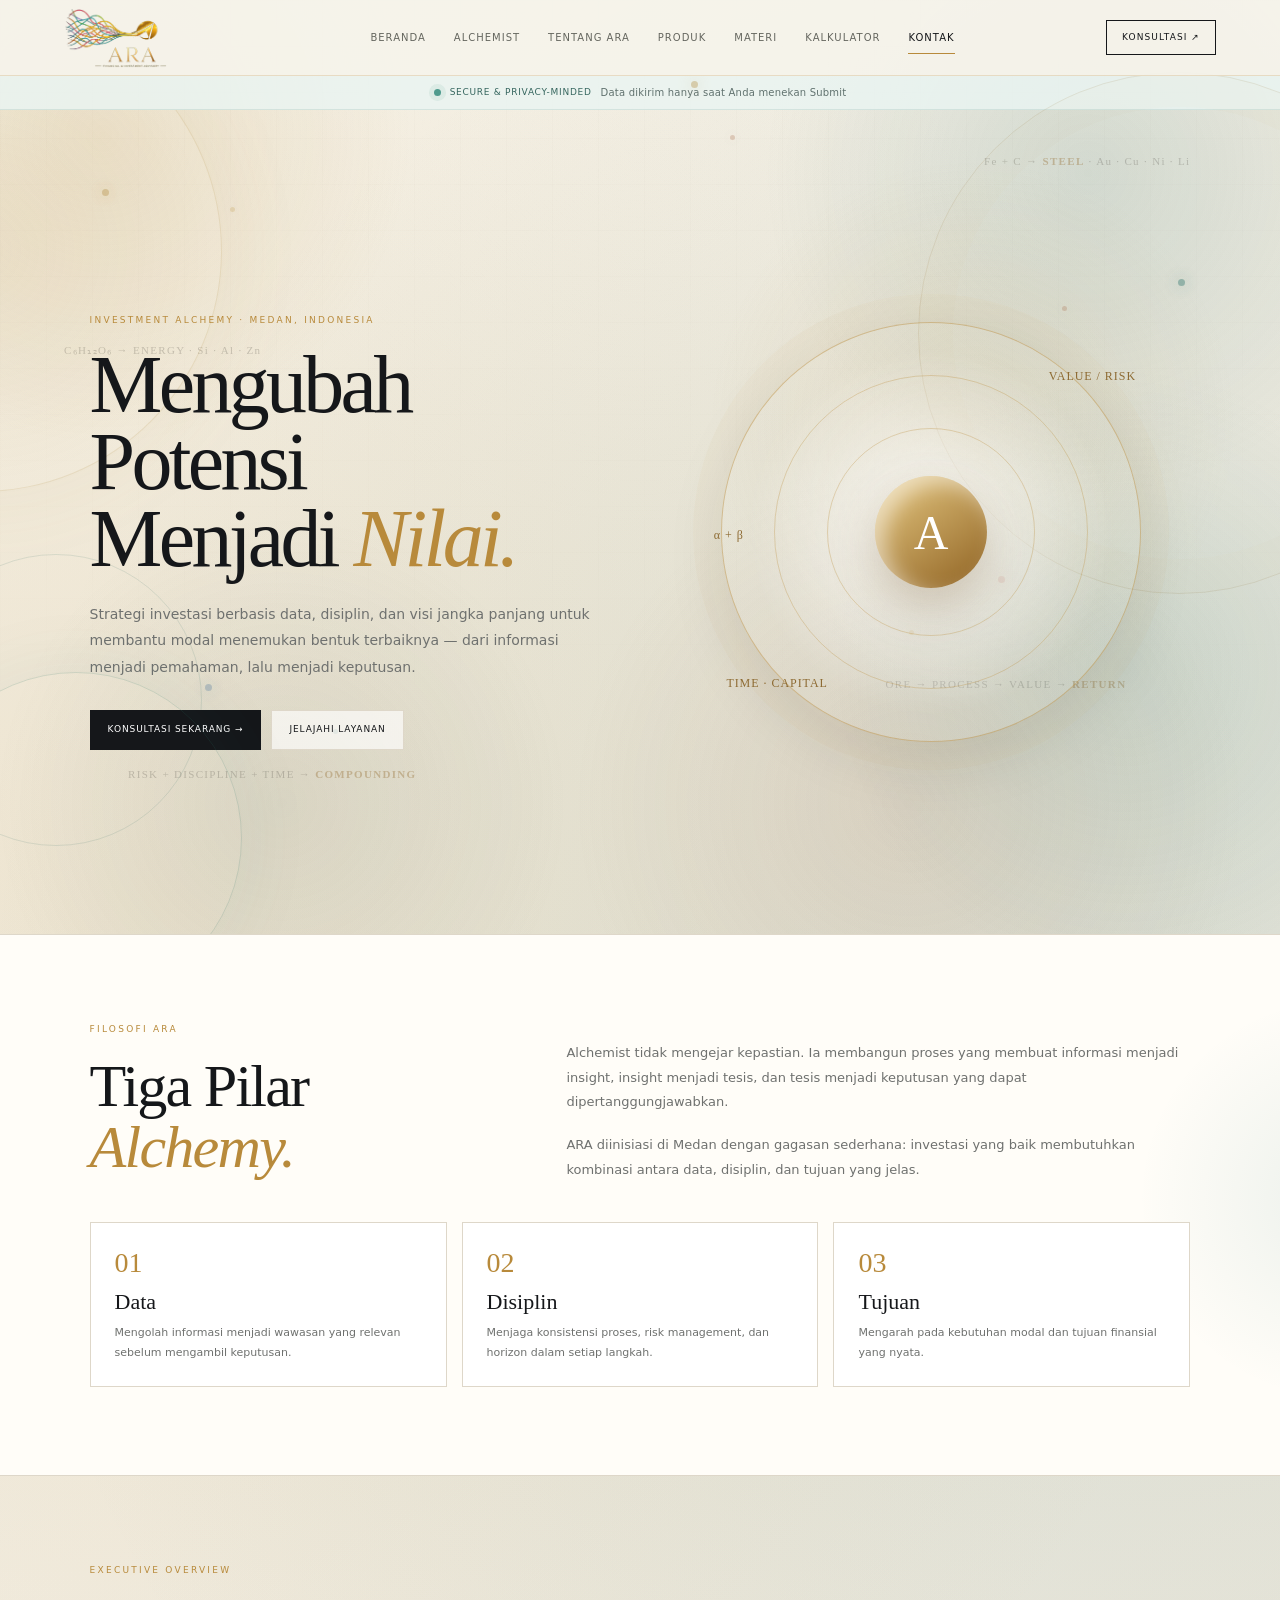
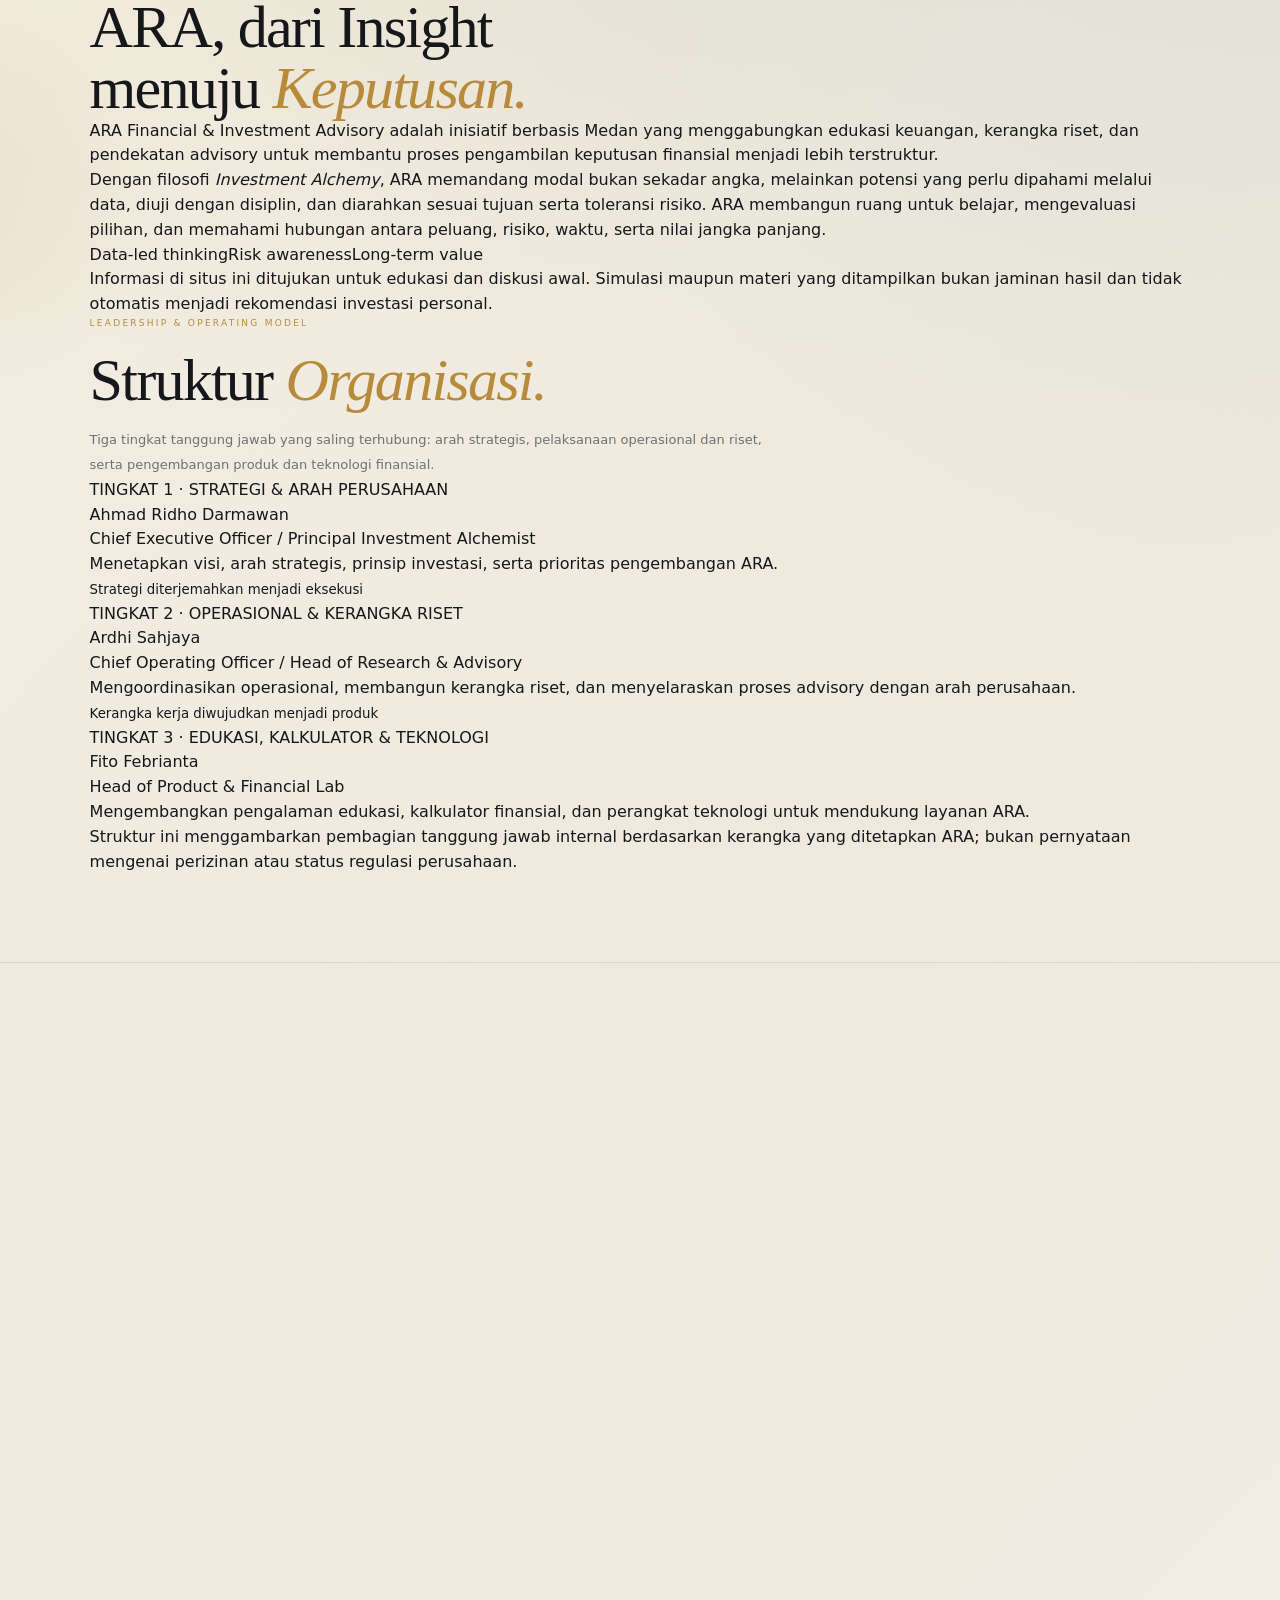
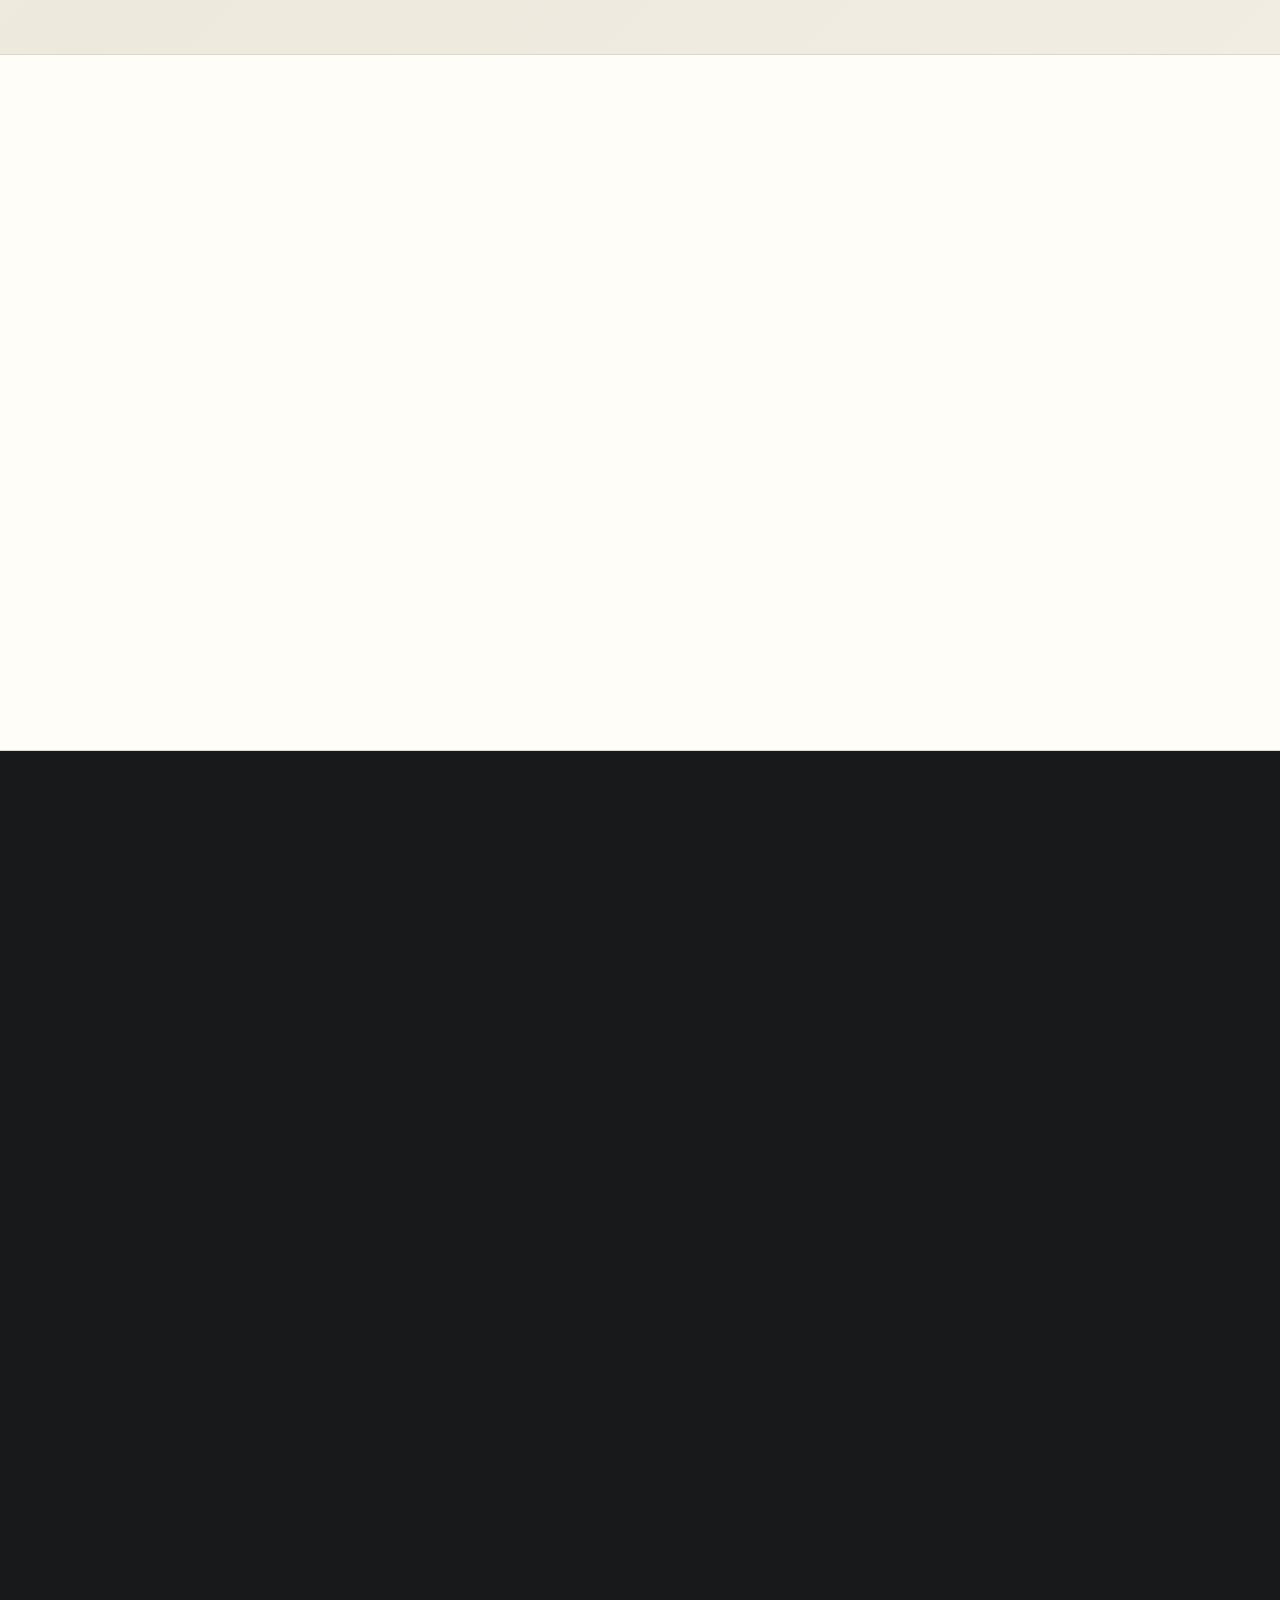
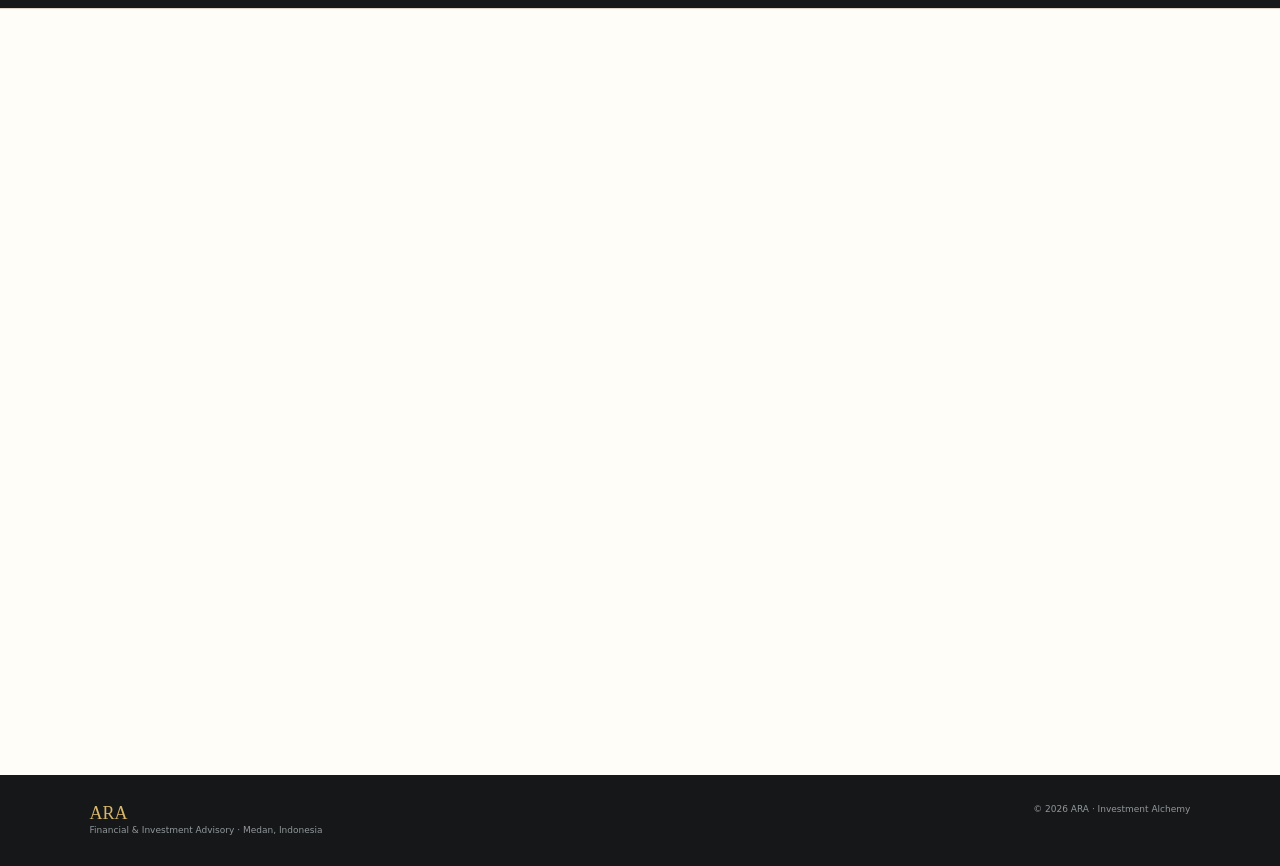
==== commit c859da56: "Add files via upload" ====
--- a/index.html
+++ b/index.html
@@ -42,6 +42,7 @@
   <nav class="nav" aria-label="Navigasi utama">
     <a class="active" href="#top">Beranda</a>
     <a href="#philosophy">Alchemist</a>
+    <a href="#about-ara">Tentang ARA</a>
     <a href="#products">Produk</a>
     <a href="#library">Materi</a>
     <a href="#calculators">Kalkulator</a>
@@ -87,6 +88,54 @@
   </div>
 </section>
 
+
+<section class="section about-ara-section" id="about-ara">
+  <div class="about-ara-intro">
+    <div>
+      <div class="kicker">Executive Overview</div>
+      <h2 class="section-title">ARA, dari Insight<br>menuju <em>Keputusan.</em></h2>
+    </div>
+    <div class="executive-summary">
+      <p class="summary-lead">ARA Financial &amp; Investment Advisory adalah inisiatif berbasis Medan yang menggabungkan edukasi keuangan, kerangka riset, dan pendekatan advisory untuk membantu proses pengambilan keputusan finansial menjadi lebih terstruktur.</p>
+      <p>Dengan filosofi <em>Investment Alchemy</em>, ARA memandang modal bukan sekadar angka, melainkan potensi yang perlu dipahami melalui data, diuji dengan disiplin, dan diarahkan sesuai tujuan serta toleransi risiko. ARA membangun ruang untuk belajar, mengevaluasi pilihan, dan memahami hubungan antara peluang, risiko, waktu, serta nilai jangka panjang.</p>
+      <div class="summary-principles" aria-label="Fokus utama ARA">
+        <span>Data-led thinking</span><span>Risk awareness</span><span>Long-term value</span>
+      </div>
+      <p class="summary-disclaimer">Informasi di situs ini ditujukan untuk edukasi dan diskusi awal. Simulasi maupun materi yang ditampilkan bukan jaminan hasil dan tidak otomatis menjadi rekomendasi investasi personal.</p>
+    </div>
+  </div>
+
+  <div class="org-heading">
+    <div class="kicker">Leadership &amp; Operating Model</div>
+    <h2 class="section-title">Struktur <em>Organisasi.</em></h2>
+    <p class="section-copy">Tiga tingkat tanggung jawab yang saling terhubung: arah strategis, pelaksanaan operasional dan riset, serta pengembangan produk dan teknologi finansial.</p>
+  </div>
+
+  <div class="org-chart" aria-label="Struktur organisasi ARA">
+    <article class="org-card org-level-1">
+      <div class="org-level">TINGKAT 1 · STRATEGI &amp; ARAH PERUSAHAAN</div>
+      <div class="org-name">Ahmad Ridho Darmawan</div>
+      <div class="org-role">Chief Executive Officer / Principal Investment Alchemist</div>
+      <p>Menetapkan visi, arah strategis, prinsip investasi, serta prioritas pengembangan ARA.</p>
+    </article>
+    <div class="org-connector" aria-hidden="true"><span></span><small>Strategi diterjemahkan menjadi eksekusi</small><span></span></div>
+    <article class="org-card org-level-2">
+      <div class="org-level">TINGKAT 2 · OPERASIONAL &amp; KERANGKA RISET</div>
+      <div class="org-name">Ardhi Sahjaya</div>
+      <div class="org-role">Chief Operating Officer / Head of Research &amp; Advisory</div>
+      <p>Mengoordinasikan operasional, membangun kerangka riset, dan menyelaraskan proses advisory dengan arah perusahaan.</p>
+    </article>
+    <div class="org-connector" aria-hidden="true"><span></span><small>Kerangka kerja diwujudkan menjadi produk</small><span></span></div>
+    <article class="org-card org-level-3">
+      <div class="org-level">TINGKAT 3 · EDUKASI, KALKULATOR &amp; TEKNOLOGI</div>
+      <div class="org-name">Fito Febrianta</div>
+      <div class="org-role">Head of Product &amp; Financial Lab</div>
+      <p>Mengembangkan pengalaman edukasi, kalkulator finansial, dan perangkat teknologi untuk mendukung layanan ARA.</p>
+    </article>
+  </div>
+  <p class="org-note">Struktur ini menggambarkan pembagian tanggung jawab internal berdasarkan kerangka yang ditetapkan ARA; bukan pernyataan mengenai perizinan atau status regulasi perusahaan.</p>
+</section>
+
 <section class="section reveal" id="products">
   <div class="section-head"><div><div class="kicker">ARA Product House</div><h2 class="section-title">Produk & <em>Layanan.</em></h2></div></div>
   <p class="section-copy">Ruang layanan ARA untuk edukasi, financial review, research, dan percakapan awal mengenai kebutuhan finansial.</p>
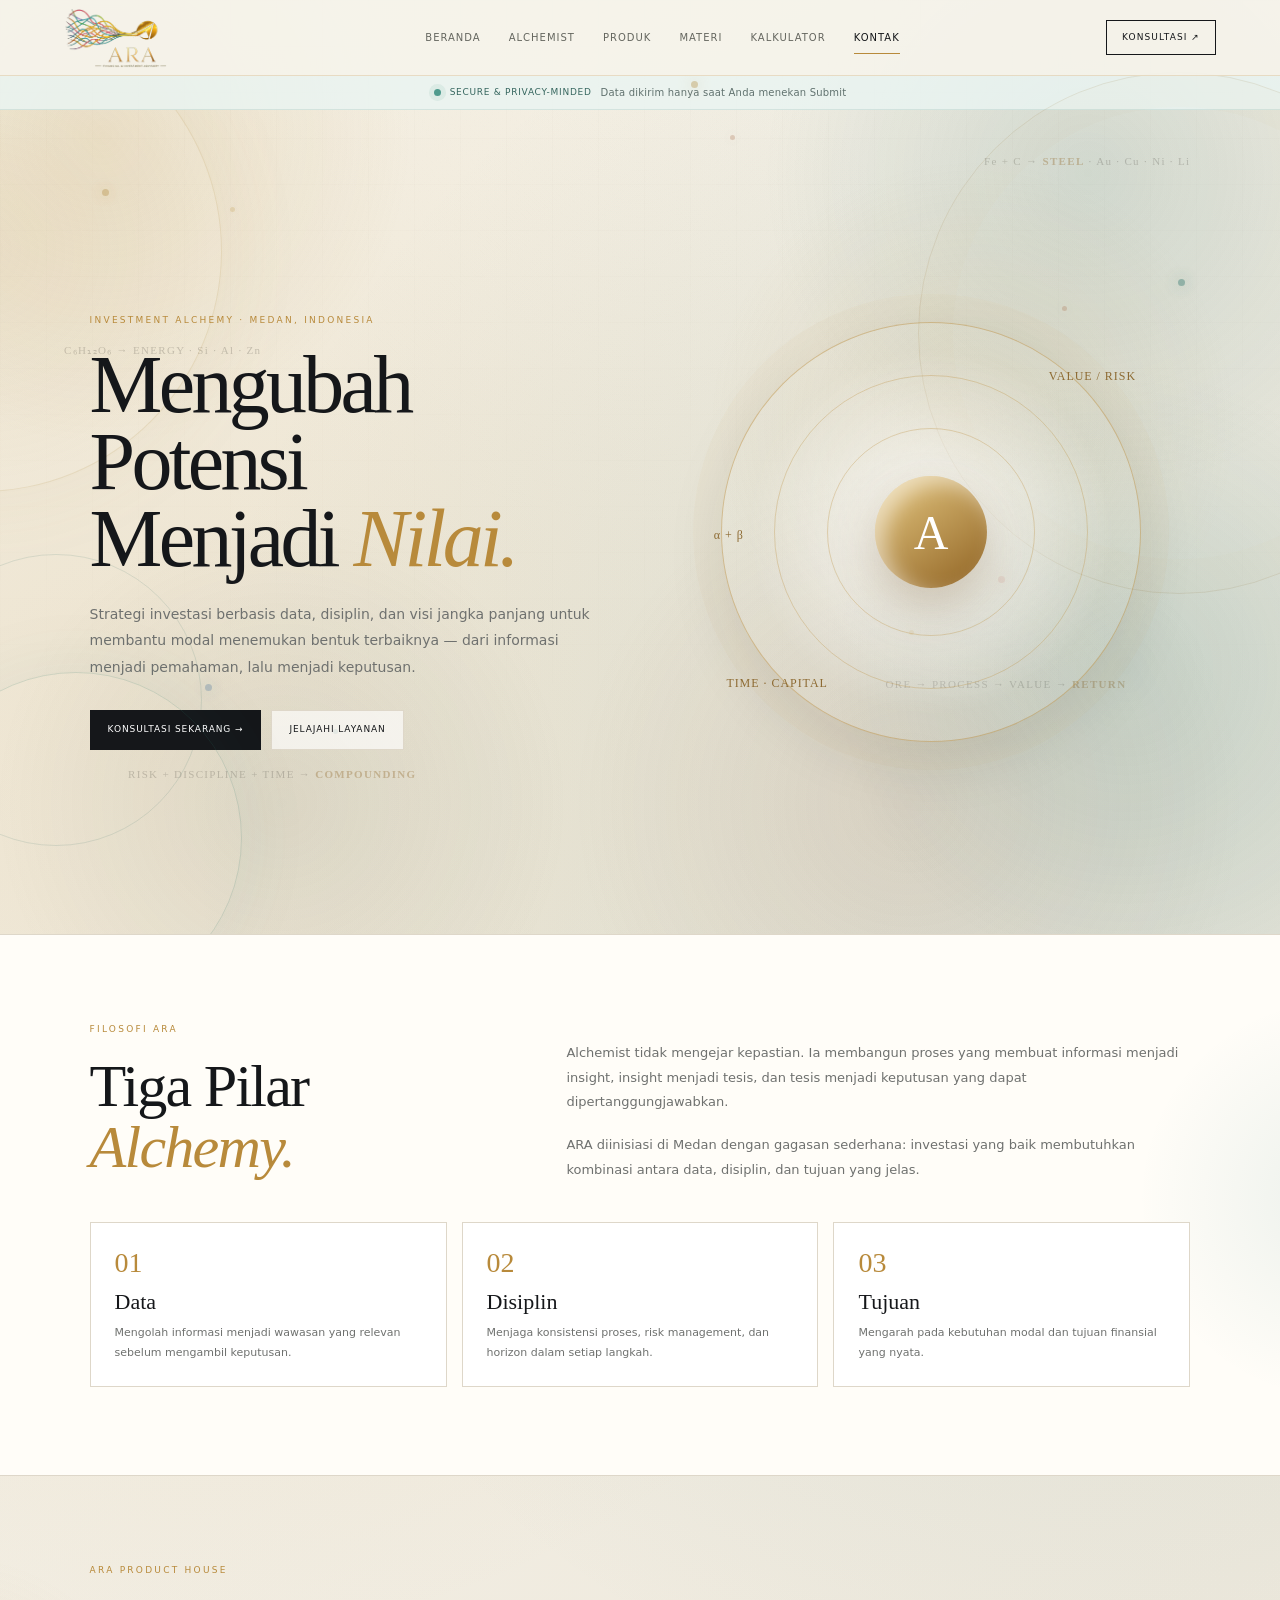
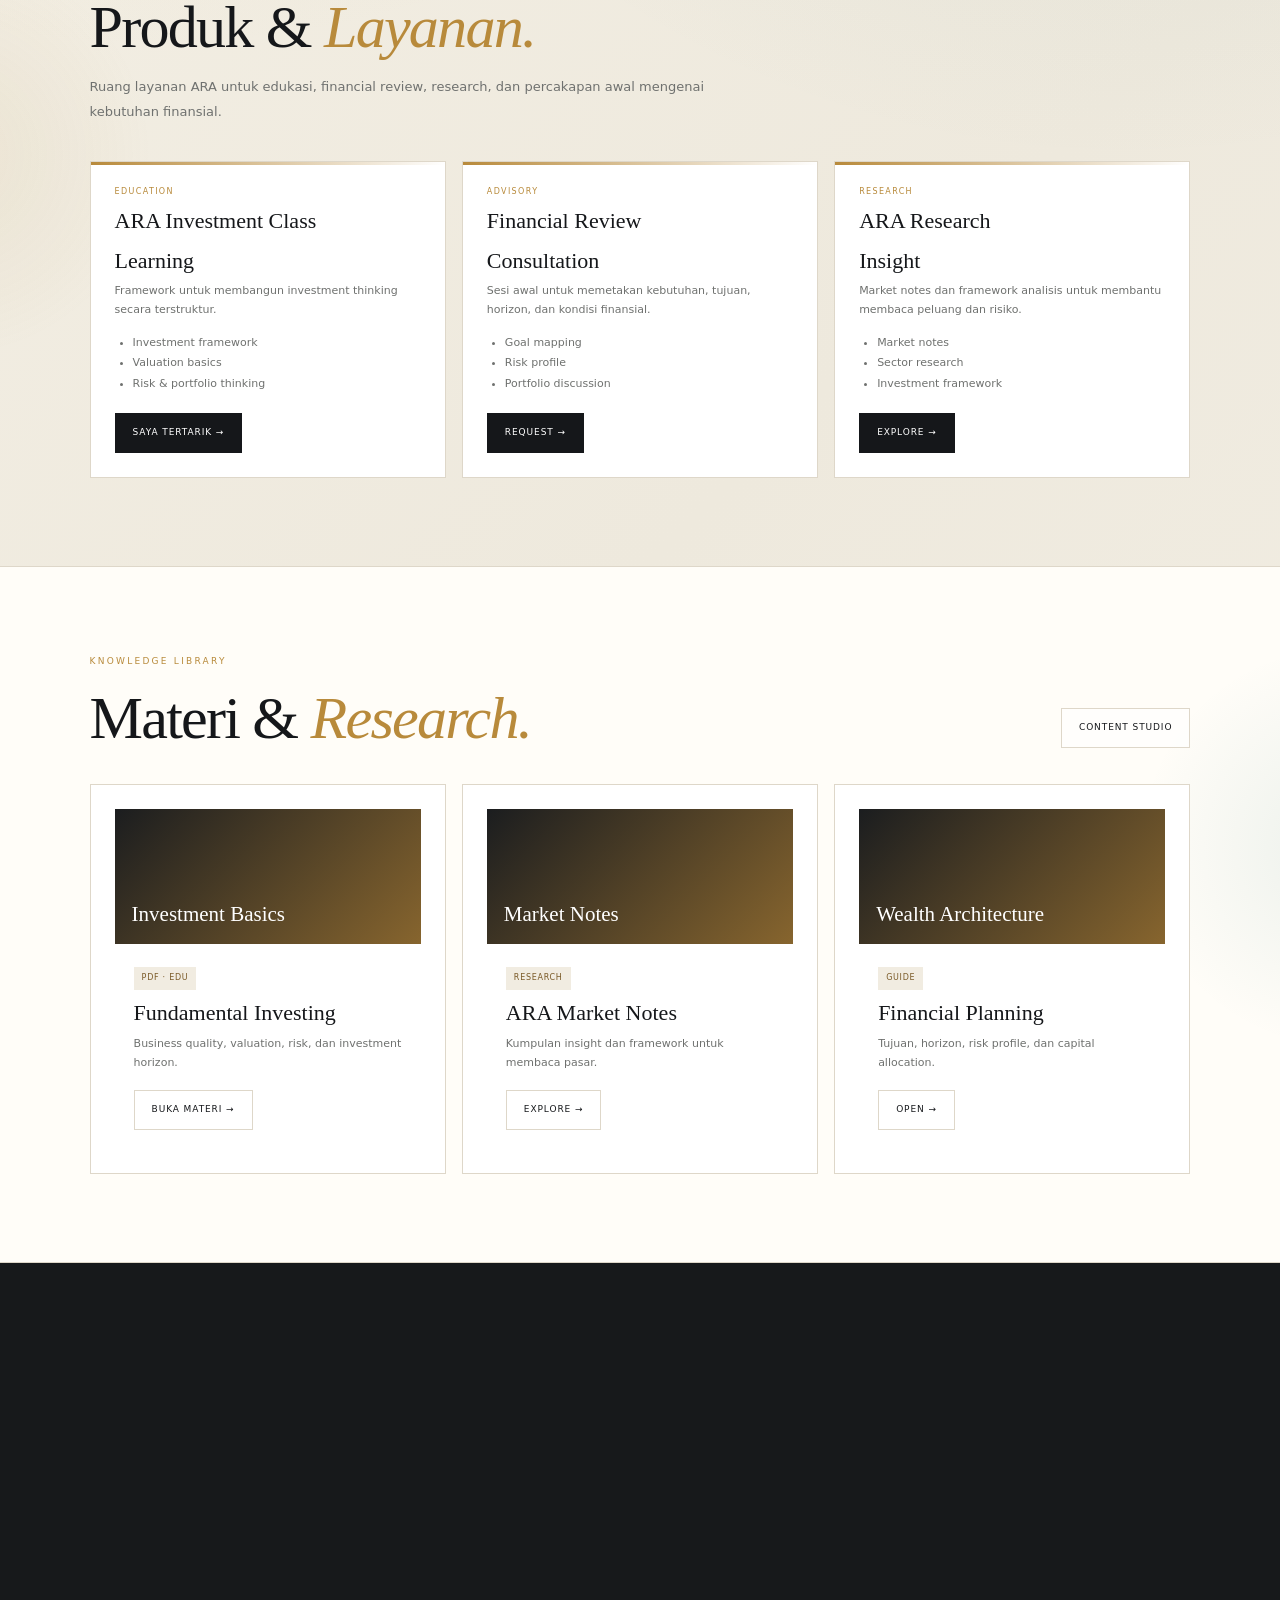
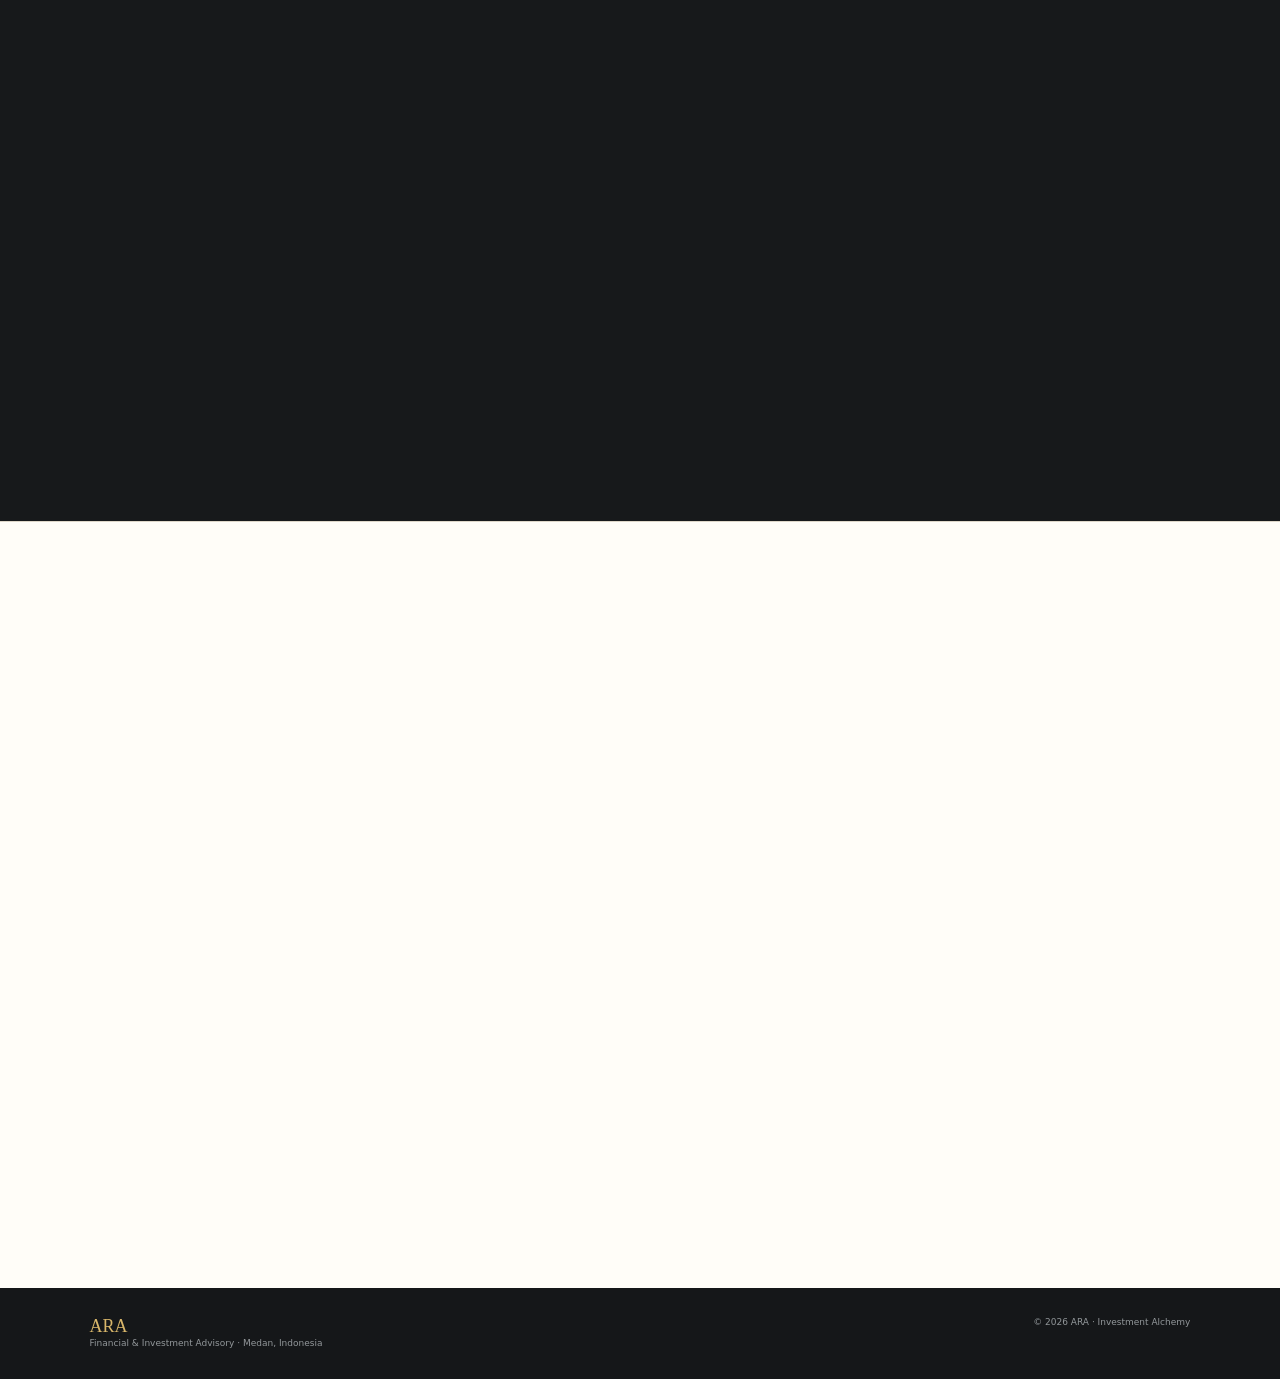
==== commit 28735fa2: "Add files via upload" ====
--- a/index.html
+++ b/index.html
@@ -42,7 +42,6 @@
   <nav class="nav" aria-label="Navigasi utama">
     <a class="active" href="#top">Beranda</a>
     <a href="#philosophy">Alchemist</a>
-    <a href="#about-ara">Tentang ARA</a>
     <a href="#products">Produk</a>
     <a href="#library">Materi</a>
     <a href="#calculators">Kalkulator</a>
@@ -86,54 +85,6 @@
     <article class="principle"><div class="num">02</div><h3>Disiplin</h3><p class="muted">Menjaga konsistensi proses, risk management, dan horizon dalam setiap langkah.</p></article>
     <article class="principle"><div class="num">03</div><h3>Tujuan</h3><p class="muted">Mengarah pada kebutuhan modal dan tujuan finansial yang nyata.</p></article>
   </div>
-</section>
-
-
-<section class="section about-ara-section" id="about-ara">
-  <div class="about-ara-intro">
-    <div>
-      <div class="kicker">Executive Overview</div>
-      <h2 class="section-title">ARA, dari Insight<br>menuju <em>Keputusan.</em></h2>
-    </div>
-    <div class="executive-summary">
-      <p class="summary-lead">ARA Financial &amp; Investment Advisory adalah inisiatif berbasis Medan yang menggabungkan edukasi keuangan, kerangka riset, dan pendekatan advisory untuk membantu proses pengambilan keputusan finansial menjadi lebih terstruktur.</p>
-      <p>Dengan filosofi <em>Investment Alchemy</em>, ARA memandang modal bukan sekadar angka, melainkan potensi yang perlu dipahami melalui data, diuji dengan disiplin, dan diarahkan sesuai tujuan serta toleransi risiko. ARA membangun ruang untuk belajar, mengevaluasi pilihan, dan memahami hubungan antara peluang, risiko, waktu, serta nilai jangka panjang.</p>
-      <div class="summary-principles" aria-label="Fokus utama ARA">
-        <span>Data-led thinking</span><span>Risk awareness</span><span>Long-term value</span>
-      </div>
-      <p class="summary-disclaimer">Informasi di situs ini ditujukan untuk edukasi dan diskusi awal. Simulasi maupun materi yang ditampilkan bukan jaminan hasil dan tidak otomatis menjadi rekomendasi investasi personal.</p>
-    </div>
-  </div>
-
-  <div class="org-heading">
-    <div class="kicker">Leadership &amp; Operating Model</div>
-    <h2 class="section-title">Struktur <em>Organisasi.</em></h2>
-    <p class="section-copy">Tiga tingkat tanggung jawab yang saling terhubung: arah strategis, pelaksanaan operasional dan riset, serta pengembangan produk dan teknologi finansial.</p>
-  </div>
-
-  <div class="org-chart" aria-label="Struktur organisasi ARA">
-    <article class="org-card org-level-1">
-      <div class="org-level">TINGKAT 1 · STRATEGI &amp; ARAH PERUSAHAAN</div>
-      <div class="org-name">Ahmad Ridho Darmawan</div>
-      <div class="org-role">Chief Executive Officer / Principal Investment Alchemist</div>
-      <p>Menetapkan visi, arah strategis, prinsip investasi, serta prioritas pengembangan ARA.</p>
-    </article>
-    <div class="org-connector" aria-hidden="true"><span></span><small>Strategi diterjemahkan menjadi eksekusi</small><span></span></div>
-    <article class="org-card org-level-2">
-      <div class="org-level">TINGKAT 2 · OPERASIONAL &amp; KERANGKA RISET</div>
-      <div class="org-name">Ardhi Sahjaya</div>
-      <div class="org-role">Chief Operating Officer / Head of Research &amp; Advisory</div>
-      <p>Mengoordinasikan operasional, membangun kerangka riset, dan menyelaraskan proses advisory dengan arah perusahaan.</p>
-    </article>
-    <div class="org-connector" aria-hidden="true"><span></span><small>Kerangka kerja diwujudkan menjadi produk</small><span></span></div>
-    <article class="org-card org-level-3">
-      <div class="org-level">TINGKAT 3 · EDUKASI, KALKULATOR &amp; TEKNOLOGI</div>
-      <div class="org-name">Fito Febrianta</div>
-      <div class="org-role">Head of Product &amp; Financial Lab</div>
-      <p>Mengembangkan pengalaman edukasi, kalkulator finansial, dan perangkat teknologi untuk mendukung layanan ARA.</p>
-    </article>
-  </div>
-  <p class="org-note">Struktur ini menggambarkan pembagian tanggung jawab internal berdasarkan kerangka yang ditetapkan ARA; bukan pernyataan mengenai perizinan atau status regulasi perusahaan.</p>
 </section>
 
 <section class="section reveal" id="products">
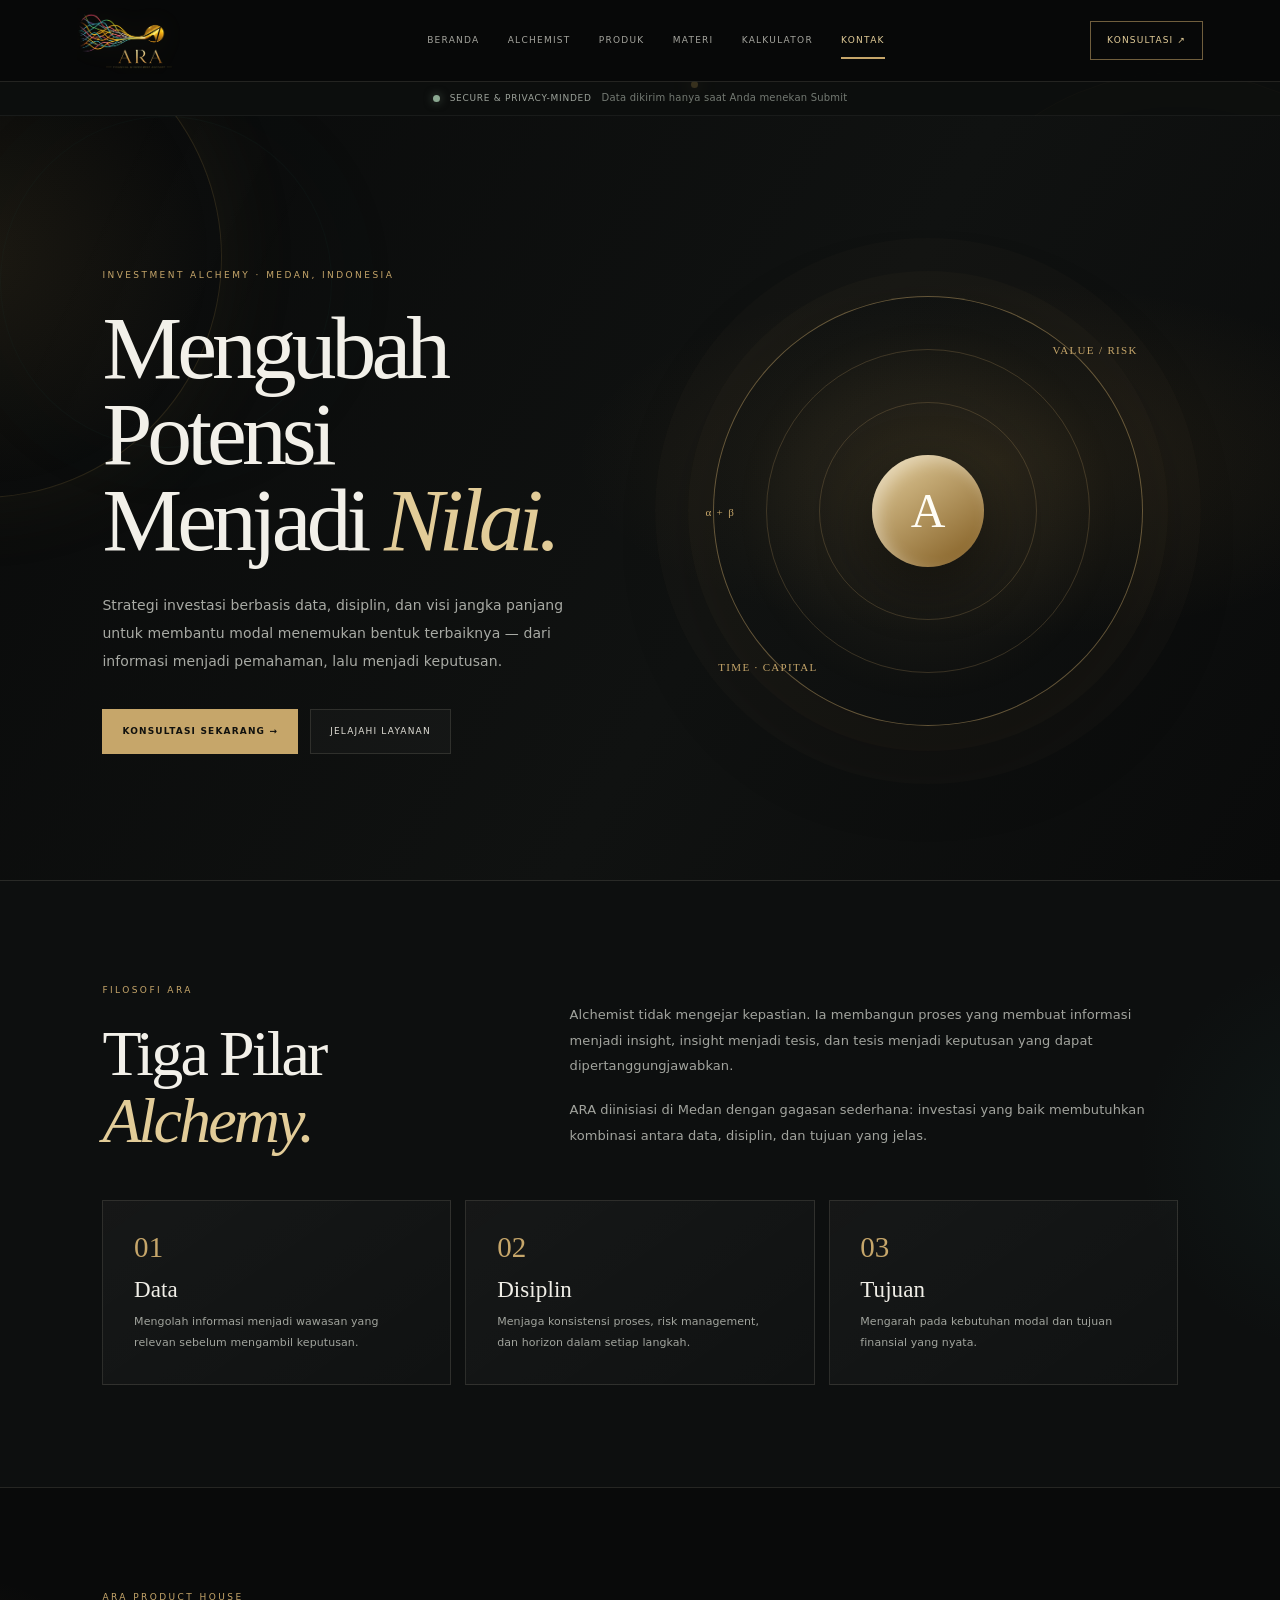
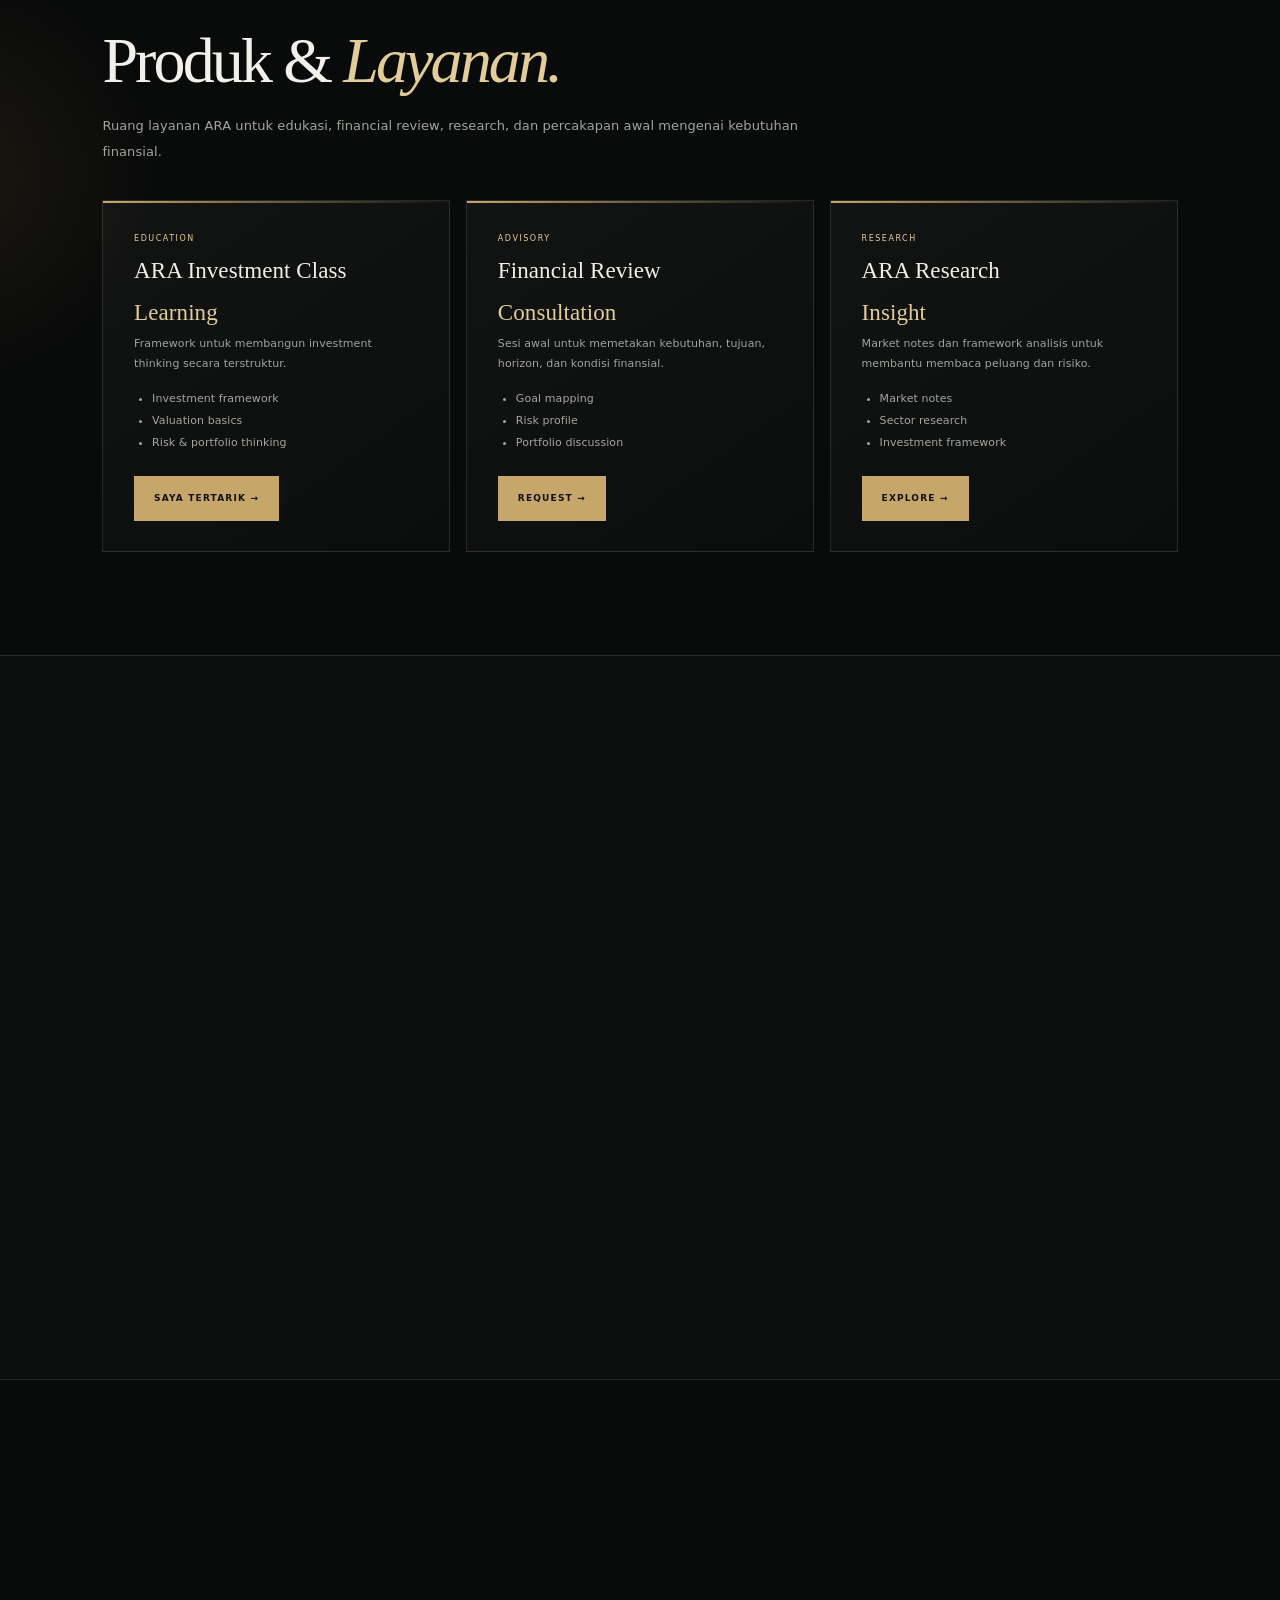
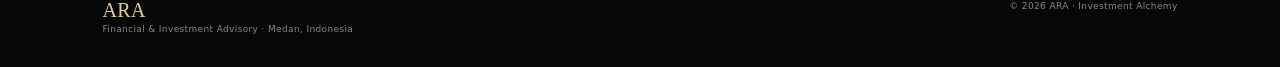
==== commit 7333303c: "Add files via upload" ====
--- a/index.html
+++ b/index.html
@@ -3,6 +3,7 @@
 <head>
 <meta charset="UTF-8">
 <meta name="viewport" content="width=device-width, initial-scale=1.0">
+<meta name="theme-color" content="#080909">
 <meta name="description" content="ARA Financial & Investment Advisory — Investment Alchemy from Medan.">
 <title>ARA — Financial & Investment Advisory</title>
 
@@ -11,6 +12,7 @@
 <link rel="stylesheet" href="css/02-motion.css">
 <link rel="stylesheet" href="css/03-responsive.css">
 <link rel="stylesheet" href="css/04-performance.css">
+<link rel="stylesheet" href="css/05-black-luxury.css">
 
 </head>
 <body>
--- a/css/05-black-luxury.css
+++ b/css/05-black-luxury.css
@@ -0,0 +1,35 @@
+/* ARA BLACK LUXURY — editorial investment interface
+   Original ARA design inspired by premium investment-community conventions.
+   Not a copy of Fortis Circle assets or source code. */
+:root{
+ --bg:#080909;--paper:#0d0f0f;--ink:#f2f0e9;--muted:#a2a49f;
+ --gold:#c6a66a;--gold2:#e2cc98;--line:rgba(230,222,201,.13);--green:#8ea995;
+ --shadow:0 24px 80px rgba(0,0,0,.38);--safe:#8ea995;--safe-soft:#15221b;
+ color-scheme:dark;
+}
+html{scroll-padding-top:90px;background:var(--bg)}
+body{background:var(--bg);color:var(--ink);line-height:1.65;letter-spacing:.005em}
+body::before{inset:-15%;opacity:.8;background:radial-gradient(ellipse at 75% 7%,rgba(177,139,72,.13),transparent 30%),radial-gradient(ellipse at 8% 48%,rgba(64,83,71,.12),transparent 28%);animation:araAmbient 22s ease-in-out infinite alternate}
+body::after{opacity:.18;background-image:linear-gradient(rgba(255,255,255,.035) 1px,transparent 1px),linear-gradient(90deg,rgba(255,255,255,.035) 1px,transparent 1px);background-size:56px 56px;mask-image:linear-gradient(to bottom,black,transparent 85%)}
+::selection{background:var(--gold);color:#080909}
+.site-header{height:82px;padding:0 clamp(20px,6vw,92px);gap:24px;background:rgba(8,9,9,.84);backdrop-filter:blur(22px);border-bottom:1px solid var(--line)}
+.site-header.scrolled{background:rgba(8,9,9,.94);box-shadow:0 12px 45px rgba(0,0,0,.35)}
+.brand{min-width:145px;height:66px;overflow:hidden}.brand img{width:136px;height:56px;object-fit:contain;object-position:left center;filter:drop-shadow(0 0 12px rgba(198,166,106,.08))}
+.nav{gap:clamp(13px,2.2vw,30px);font-size:9px;letter-spacing:.14em;color:#a5a59e;white-space:nowrap}.nav a{padding:30px 0;transition:color .25s}.nav a:hover,.nav a.active{color:var(--gold2)}.nav a.active:after{bottom:19px;height:2px;background:var(--gold)}
+.header-cta{border:1px solid rgba(198,166,106,.55);padding:11px 16px;color:var(--gold2);font-size:9px;letter-spacing:.13em;white-space:nowrap;transition:.25s}.header-cta:hover{background:var(--gold);border-color:var(--gold);color:#080909}
+.security-strip{display:flex;align-items:center;justify-content:center;gap:10px;min-height:34px;background:#0c0e0d;border-bottom:1px solid rgba(255,255,255,.055);color:#9da39b;font-size:9px;letter-spacing:.08em}.security-dot{background:#8ba891;box-shadow:0 0 10px rgba(139,168,145,.5)}.security-note{color:#747a73}
+.hero{min-height:calc(94vh - 82px);padding:clamp(65px,9vw,130px) clamp(24px,8vw,125px) 90px;gap:6vw;position:relative;isolation:isolate;background:radial-gradient(ellipse at 78% 45%,rgba(166,128,60,.12),transparent 30%),linear-gradient(120deg,#090a0a 0%,#101211 58%,#0a0b0b 100%)}
+.hero:after{content:"";position:absolute;inset:0;z-index:-1;pointer-events:none;opacity:.35;background:linear-gradient(115deg,transparent 30%,rgba(255,255,255,.025) 50%,transparent 70%)}
+.kicker{font-size:9px;letter-spacing:.27em;color:var(--gold);margin-bottom:22px}.hero h1{font:400 clamp(54px,7vw,102px)/.96 Georgia,"Times New Roman",serif;letter-spacing:-.055em;max-width:760px}.hero h1 em,.section-title em{color:var(--gold2);font-weight:400}.hero-copy{max-width:570px;margin-top:28px;color:#a8aaa4;font-size:14px;line-height:2}.actions{gap:12px;margin-top:34px}.btn{min-height:45px;padding:13px 19px;border:1px solid rgba(238,233,219,.22);background:transparent;color:var(--ink);font-size:9px;letter-spacing:.13em;transition:transform .25s,border-color .25s,background .25s,color .25s}.btn:hover{transform:translateY(-2px);border-color:var(--gold)}.btn.primary{background:var(--gold);border-color:var(--gold);color:#11110e;font-weight:650}.btn.primary:hover{background:var(--gold2);border-color:var(--gold2);color:#080909}.btn.light{border-color:var(--line);background:rgba(255,255,255,.025);color:#e0ded6}.btn.light:hover{background:rgba(255,255,255,.07)}
+.alchemy-stage{min-height:450px}.orbit{width:min(430px,82vw);border-color:rgba(198,166,106,.46);background:radial-gradient(circle,rgba(198,166,106,.10),rgba(8,9,9,0) 63%);box-shadow:0 0 0 25px rgba(198,166,106,.025),0 0 0 58px rgba(198,166,106,.018),0 25px 90px rgba(0,0,0,.3)}.orbit:before,.orbit:after{border-color:rgba(198,166,106,.22)}.core{background:linear-gradient(145deg,#e6d1a0,#8e6b31 85%);box-shadow:inset 7px 6px 16px rgba(255,255,255,.35),0 18px 55px rgba(0,0,0,.45);color:#fffdf5}.formula{color:#c6a66a;font-size:11px;letter-spacing:.12em}
+.section{padding:clamp(68px,8vw,112px) clamp(24px,8vw,125px);border-top:1px solid var(--line);background:rgba(9,10,10,.92)}.section.paper{background:#0d0f0f}.section-head{margin-bottom:6px}.section-title{font:400 clamp(40px,5vw,66px)/1.05 Georgia,"Times New Roman",serif;letter-spacing:-.045em}.section-copy{max-width:700px;color:#a2a49e;font-size:13px;line-height:1.95;margin-top:19px}.philosophy{gap:8vw}.principles{gap:14px;margin-top:45px}.principle,.card{position:relative;border:1px solid var(--line);background:linear-gradient(145deg,rgba(255,255,255,.035),rgba(255,255,255,.012));padding:clamp(22px,2.4vw,31px);transition:transform .3s,border-color .3s,background .3s,box-shadow .3s}.principle:hover,.card:hover{transform:translateY(-5px);box-shadow:0 20px 55px rgba(0,0,0,.26);border-color:rgba(198,166,106,.42);background:linear-gradient(145deg,rgba(198,166,106,.07),rgba(255,255,255,.015))}.num{font:29px Georgia;color:var(--gold)}.principle h3,.card h3{font:400 23px Georgia,serif;margin:13px 0 9px;color:#f0eee7}.muted{color:#a1a49d;font-size:11px;line-height:1.85}.grid3{gap:16px;margin-top:36px}.card .tag{color:var(--gold2);font-size:8px;letter-spacing:.19em}.card .card-icon{border-color:rgba(198,166,106,.4);color:var(--gold2)}.product-card{overflow:hidden}.product-card:before{height:2px;background:linear-gradient(90deg,var(--gold),rgba(198,166,106,0))}.product-meta{font:23px Georgia;color:var(--gold2);margin:16px 0 8px}.product-card ul{color:#a5a69f;line-height:2}.product-card .btn{margin-top:22px}
+.library-card{padding:0;overflow:hidden}.library-card .cover{height:150px;padding:20px;color:#f3ead4;font:23px Georgia;background:radial-gradient(circle at 85% 20%,rgba(198,166,106,.34),transparent 32%),linear-gradient(135deg,#1d211e,#0c0e0d 70%);border-bottom:1px solid var(--line);position:relative}.library-card .cover:after{content:"ARA / RESEARCH";position:absolute;right:17px;top:17px;font:8px system-ui;letter-spacing:.16em;color:rgba(226,204,152,.65)}.library-card .body{padding:23px}.pill{background:rgba(198,166,106,.1);border:1px solid rgba(198,166,106,.22);color:var(--gold2);font-size:8px}.library-card .btn{margin-top:18px}
+.calculator-wrap{background:#090a0a;color:var(--ink);position:relative;overflow:hidden}.calculator-wrap:before{content:"";position:absolute;width:420px;height:420px;border:1px solid rgba(198,166,106,.08);border-radius:50%;right:-200px;top:0;box-shadow:0 0 0 40px rgba(198,166,106,.018),0 0 0 90px rgba(198,166,106,.012);pointer-events:none}.calculator-wrap .section-copy{color:#a2a49e}.calcs{gap:17px;margin-top:38px}.calc{background:linear-gradient(145deg,#141716,#0d0f0f);border:1px solid var(--line);padding:clamp(22px,3vw,32px);box-shadow:0 20px 60px rgba(0,0,0,.18)}.calc h3{font:400 27px Georgia;margin-bottom:23px;color:#f1eee5}.field label{font-size:9px;color:#b0b1aa;letter-spacing:.05em}.field input,.field select{padding:12px 13px;background:#090b0a;border:1px solid rgba(255,255,255,.13);color:#f2f0e9;transition:border-color .2s}.field input:focus,.field select:focus{border-color:var(--gold);outline:none}.result{margin-top:19px;padding:17px;border:1px solid rgba(198,166,106,.27);background:linear-gradient(110deg,rgba(198,166,106,.08),rgba(198,166,106,.015))}.result strong{color:var(--gold2);font:27px Georgia}.result span{color:#a3a59e;line-height:1.7}
+.contact{gap:7vw}.form{padding:clamp(22px,3vw,34px);background:linear-gradient(145deg,#141615,#0d0f0f);border:1px solid var(--line);box-shadow:0 22px 70px rgba(0,0,0,.22)}.form label{color:#b3b4ad;letter-spacing:.03em}.form input,.form select,.form textarea{background:#090b0a;color:#f0eee7;border:1px solid rgba(255,255,255,.13);padding:12px}.form input::placeholder,.form textarea::placeholder{color:#686d67}.form input:focus,.form select:focus,.form textarea:focus{border-color:var(--gold);outline:none}.status.ok{background:#14221b;color:#b7d0bc;border:1px solid rgba(142,169,149,.25)}.status.err{background:#261514;color:#f0b8b1;border:1px solid rgba(200,100,90,.25)}
+footer{padding:31px clamp(24px,8vw,125px);background:#060707;color:#858982;border-top:1px solid var(--line);font-size:9px;letter-spacing:.04em}footer .gold{font:20px Georgia;color:var(--gold2)}
+.alchemist-lab,.ara-spark{opacity:.25}.chemical-formula{color:#a68a55}.ore-particle{background:var(--gold)}
+:focus-visible{outline:2px solid var(--gold2);outline-offset:4px}
+@media(max-width:1000px){.site-header{gap:14px;padding-inline:24px}.nav{gap:14px;font-size:8px}.brand{min-width:120px}.brand img{width:118px}.header-cta{padding:10px 12px}.hero{padding-inline:6vw}}
+@media(max-width:900px){.nav{display:none}.hero,.philosophy,.contact{grid-template-columns:1fr}.hero{min-height:auto;padding-top:76px}.alchemy-stage{min-height:350px;margin-top:8px}.grid3,.principles{grid-template-columns:1fr 1fr}.calcs{grid-template-columns:1fr}.philosophy{gap:28px}}
+@media(max-width:600px){.site-header{height:68px;padding:0 17px}.brand{min-width:112px;height:56px}.brand img{width:112px;height:48px}.header-cta{padding:9px 10px;font-size:8px}.security-strip{font-size:8px;padding:7px 12px;flex-wrap:wrap;gap:5px 8px}.security-note{display:none}.hero,.section{padding-left:20px;padding-right:20px}.hero{padding-top:62px;padding-bottom:55px}.hero h1{font-size:clamp(49px,13vw,66px)}.hero-copy{font-size:13px}.alchemy-stage{min-height:300px}.orbit{width:min(310px,78vw)}.core{width:88px;height:88px;font-size:39px}.formula{font-size:9px}.section-title{font-size:clamp(39px,11vw,52px)}.grid3,.principles,.formgrid{grid-template-columns:1fr}.full{grid-column:auto}.section-head{align-items:flex-start;flex-direction:column;gap:15px}.library-card .cover{height:130px}footer{display:block;padding:26px 20px}footer div+div{margin-top:12px}}
+@media(prefers-reduced-motion:reduce){*,*::before,*::after{scroll-behavior:auto!important;animation-duration:.01ms!important;animation-iteration-count:1!important;transition-duration:.01ms!important}}
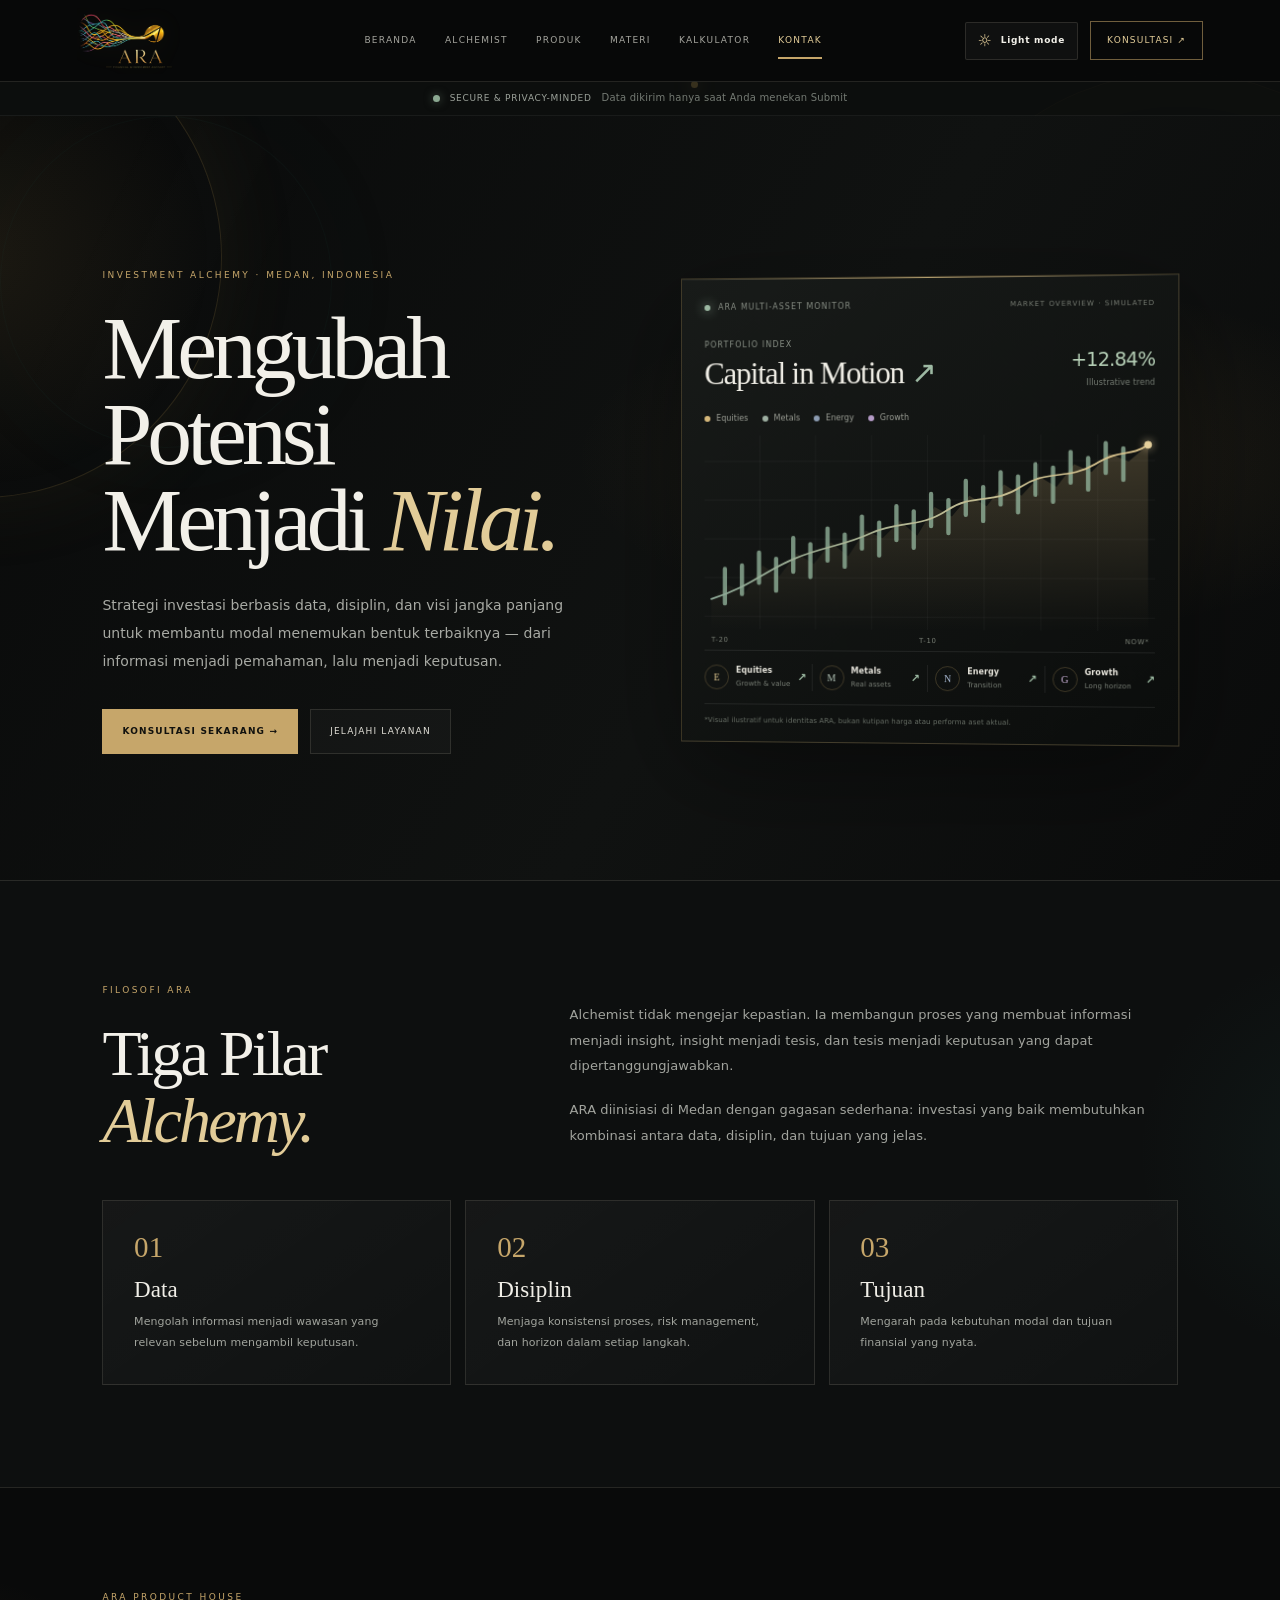
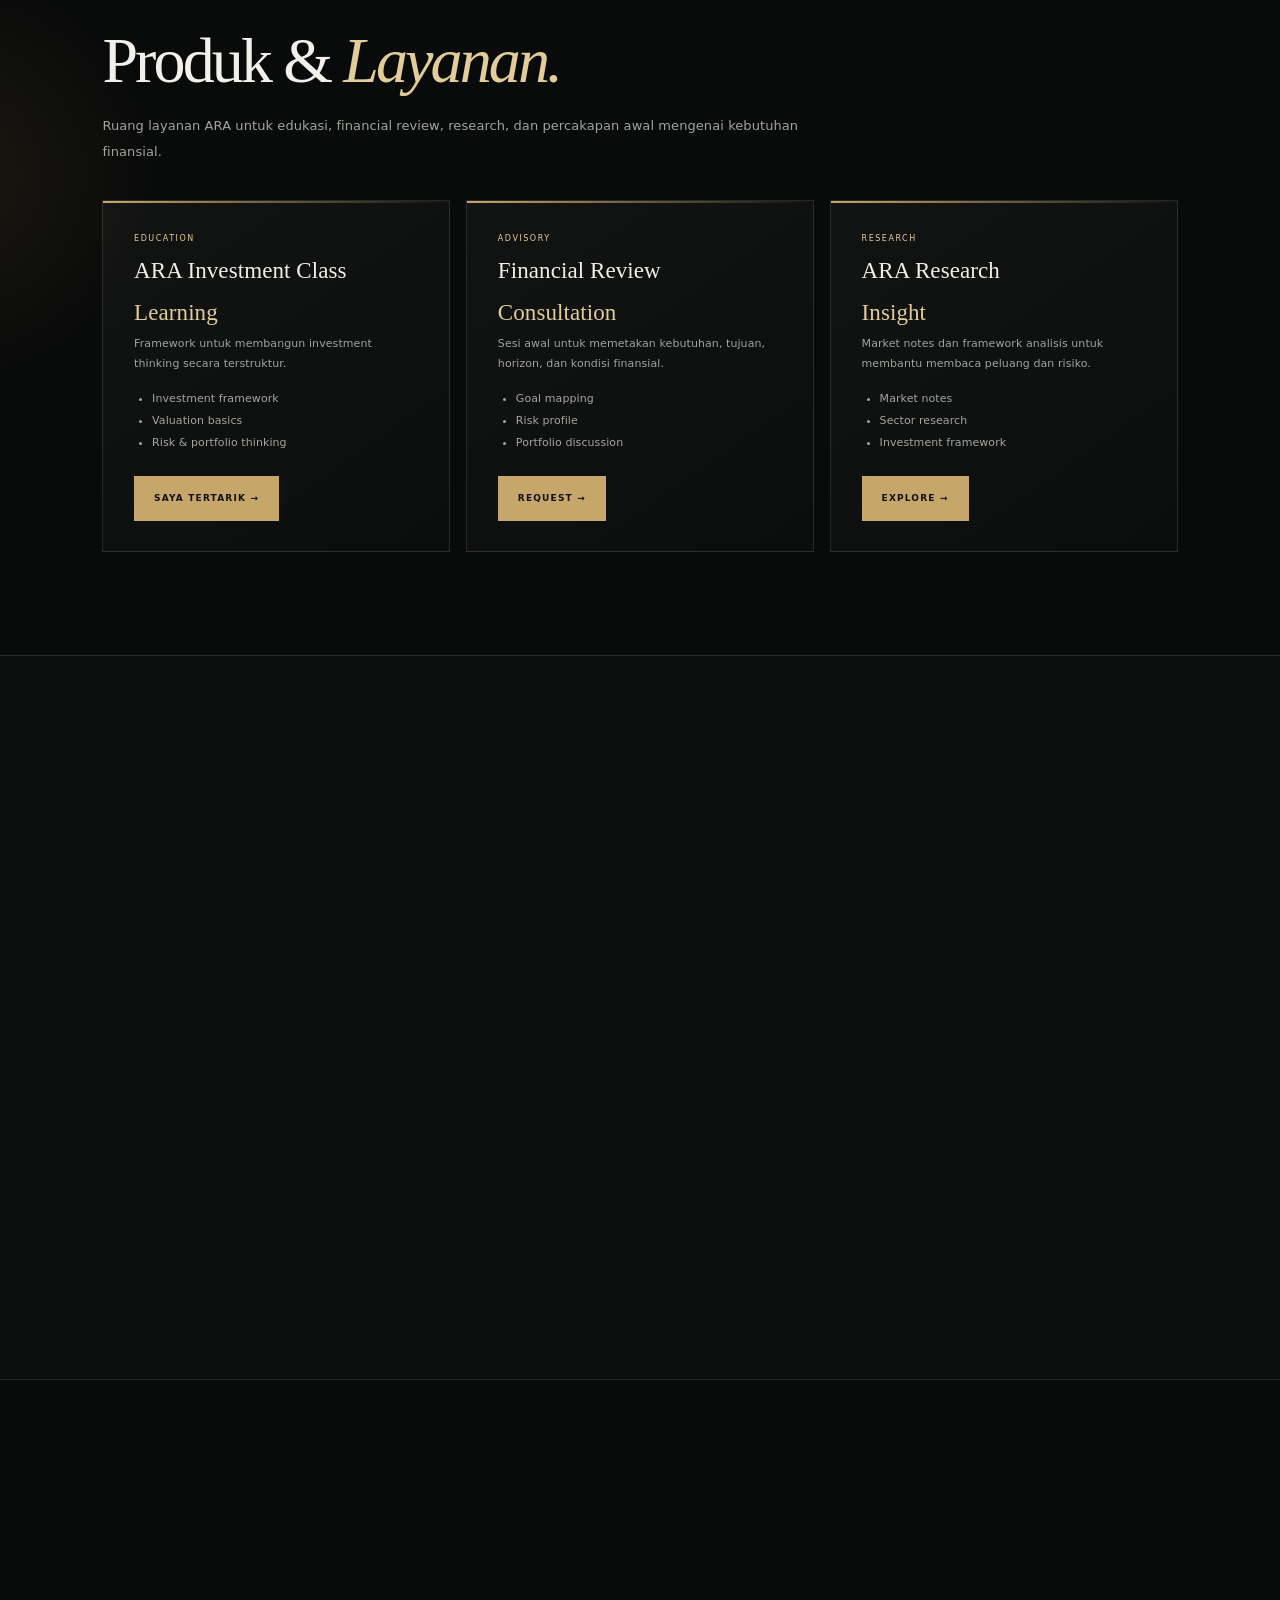
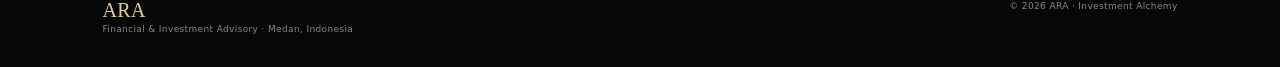
==== commit d7e4213a: "Add files via upload" ====
--- a/index.html
+++ b/index.html
@@ -3,7 +3,7 @@
 <head>
 <meta charset="UTF-8">
 <meta name="viewport" content="width=device-width, initial-scale=1.0">
-<meta name="theme-color" content="#080909">
+<meta name="theme-color" content="#080909" id="themeColorMeta">
 <meta name="description" content="ARA Financial & Investment Advisory — Investment Alchemy from Medan.">
 <title>ARA — Financial & Investment Advisory</title>
 
@@ -49,7 +49,7 @@
     <a href="#calculators">Kalkulator</a>
     <a href="#contact">Kontak</a>
   </nav>
-  <a class="header-cta" href="#contact">Konsultasi ↗</a>
+  <div class="header-tools"><button class="theme-toggle" id="themeToggle" type="button" aria-label="Aktifkan mode terang" aria-pressed="false"><span class="theme-icon" aria-hidden="true">☼</span><span class="theme-label">Light mode</span></button><a class="header-cta" href="#contact">Konsultasi ↗</a></div>
 </header>
 <div class="security-strip" role="status" aria-label="Informasi keamanan">
   <span class="security-dot" aria-hidden="true"></span>
@@ -67,12 +67,21 @@
       <a class="btn light" href="#products">Jelajahi Layanan</a>
     </div>
   </div>
-  <div class="alchemy-stage">
-    <div class="orbit">
-      <div class="core">A</div>
-      <div class="formula f1">VALUE / RISK</div>
-      <div class="formula f2">TIME · CAPITAL</div>
-      <div class="formula f3">α + β</div>
+  <div class="alchemy-stage market-stage" aria-label="Visual multi-aset dengan candlestick pasar yang bergerak naik">
+    <div class="market-panel">
+      <div class="market-topline"><div><span class="live-dot"></span><span class="market-eyebrow">ARA MULTI-ASSET MONITOR</span></div><span class="market-period">MARKET OVERVIEW · SIMULATED</span></div>
+      <div class="market-heading"><div><span class="market-symbol">PORTFOLIO INDEX</span><strong>Capital in Motion<span class="market-up"> ↗</span></strong></div><div class="market-return"><strong>+12.84%</strong><span>Illustrative trend</span></div></div>
+      <div class="market-legend"><span><i class="legend-dot equity"></i>Equities</span><span><i class="legend-dot metals"></i>Metals</span><span><i class="legend-dot energy"></i>Energy</span><span><i class="legend-dot growth"></i>Growth</span></div>
+      <svg class="market-chart" viewBox="0 0 520 245" role="img" aria-label="Candlestick chart ilustratif dengan tren meningkat, bukan data pasar real-time">
+        <defs><linearGradient id="chartGlow" x1="0" y1="0" x2="0" y2="1"><stop offset="0" stop-color="#c9aa70" stop-opacity=".24"/><stop offset="1" stop-color="#c9aa70" stop-opacity="0"/></linearGradient><linearGradient id="trendStroke" x1="0" y1="0" x2="1" y2="0"><stop offset="0" stop-color="#8eaa98"/><stop offset="1" stop-color="#e2c88e"/></linearGradient></defs>
+        <g class="chart-grid"><path d="M0 30H520 M0 75H520 M0 120H520 M0 165H520 M0 210H520"/><path d="M65 0V225 M130 0V225 M195 0V225 M260 0V225 M325 0V225 M390 0V225 M455 0V225"/></g>
+        <path class="chart-area" d="M8 190 L28 174 L48 182 L68 151 L88 163 L108 137 L128 149 L148 124 L168 140 L188 110 L208 119 L228 99 L248 116 L268 83 L288 94 L308 70 L328 82 L348 57 L368 70 L388 48 L408 60 L428 34 L448 43 L468 22 L490 31 L512 12 L512 225 L8 225Z"/>
+        <g class="candles"><path d="M24 155V195 M44 151V184 M64 136V171 M84 143V180 M104 119V158 M124 126V164 M144 108V145 M164 115V152 M184 94V131 M204 101V139 M224 82V121 M244 88V130 M264 68V105 M284 75V113 M304 53V92 M324 60V99 M344 43V80 M364 48V89 M384 34V69 M404 38V77 M424 20V55 M444 27V63 M464 10V44 M484 16V52"/></g>
+        <path class="chart-trend" d="M8 190 C55 175 69 158 105 143 S163 128 195 113 S250 108 282 87 S335 81 367 60 S420 53 452 34 S490 27 512 12"/>
+        <circle class="chart-end" cx="512" cy="12" r="4"/><text x="8" y="240" class="chart-label">T-20</text><text x="250" y="240" class="chart-label">T-10</text><text x="486" y="240" class="chart-label">NOW*</text>
+      </svg>
+      <div class="asset-strip"><div><span class="asset-mark asset-equity">E</span><span><b>Equities</b><small>Growth & value</small></span><strong>↗</strong></div><div><span class="asset-mark asset-metals">M</span><span><b>Metals</b><small>Real assets</small></span><strong>↗</strong></div><div><span class="asset-mark asset-energy">N</span><span><b>Energy</b><small>Transition</small></span><strong>↗</strong></div><div><span class="asset-mark asset-growth">G</span><span><b>Growth</b><small>Long horizon</small></span><strong>↗</strong></div></div>
+      <div class="market-disclaimer">*Visual ilustratif untuk identitas ARA, bukan kutipan harga atau performa aset aktual.</div>
     </div>
   </div>
 </section>
@@ -157,6 +166,7 @@
 
 
 <script src="js/app.js" defer></script>
+<script src="js/theme.js" defer></script>
 <script src="js/performance.js" defer></script>
 <script src="js/lead.js" defer></script>
 
--- a/css/05-black-luxury.css
+++ b/css/05-black-luxury.css
@@ -33,3 +33,16 @@
 @media(max-width:900px){.nav{display:none}.hero,.philosophy,.contact{grid-template-columns:1fr}.hero{min-height:auto;padding-top:76px}.alchemy-stage{min-height:350px;margin-top:8px}.grid3,.principles{grid-template-columns:1fr 1fr}.calcs{grid-template-columns:1fr}.philosophy{gap:28px}}
 @media(max-width:600px){.site-header{height:68px;padding:0 17px}.brand{min-width:112px;height:56px}.brand img{width:112px;height:48px}.header-cta{padding:9px 10px;font-size:8px}.security-strip{font-size:8px;padding:7px 12px;flex-wrap:wrap;gap:5px 8px}.security-note{display:none}.hero,.section{padding-left:20px;padding-right:20px}.hero{padding-top:62px;padding-bottom:55px}.hero h1{font-size:clamp(49px,13vw,66px)}.hero-copy{font-size:13px}.alchemy-stage{min-height:300px}.orbit{width:min(310px,78vw)}.core{width:88px;height:88px;font-size:39px}.formula{font-size:9px}.section-title{font-size:clamp(39px,11vw,52px)}.grid3,.principles,.formgrid{grid-template-columns:1fr}.full{grid-column:auto}.section-head{align-items:flex-start;flex-direction:column;gap:15px}.library-card .cover{height:130px}footer{display:block;padding:26px 20px}footer div+div{margin-top:12px}}
 @media(prefers-reduced-motion:reduce){*,*::before,*::after{scroll-behavior:auto!important;animation-duration:.01ms!important;animation-iteration-count:1!important;transition-duration:.01ms!important}}
+
+/* Theme switch + multi-asset market visual */
+.header-tools{display:flex;align-items:center;gap:12px;flex-shrink:0}.theme-toggle{display:inline-flex;align-items:center;justify-content:center;gap:8px;min-height:38px;padding:9px 12px;border:1px solid var(--line);border-radius:2px;background:rgba(255,255,255,.035);color:var(--ink);font:600 9px/1 system-ui,sans-serif;letter-spacing:.08em;cursor:pointer;white-space:nowrap;transition:background .2s,border-color .2s,color .2s}.theme-toggle:hover{border-color:var(--gold);background:rgba(198,166,106,.09)}.theme-icon{font-size:16px;line-height:1;color:var(--gold2)}
+.market-stage{min-width:0;display:flex;align-items:center;justify-content:center;perspective:1200px}.market-panel{width:min(100%,520px);padding:22px 23px 16px;border:1px solid rgba(198,166,106,.26);background:linear-gradient(145deg,rgba(24,27,25,.96),rgba(10,12,11,.98));box-shadow:0 30px 100px rgba(0,0,0,.42),inset 0 1px rgba(255,255,255,.04);position:relative;overflow:hidden;transform:rotateY(-3deg);animation:marketFloat 7s ease-in-out infinite}.market-panel:before{content:"";position:absolute;inset:0 0 auto;height:1px;background:linear-gradient(90deg,transparent,#d6bb82,transparent);opacity:.8}.market-topline,.market-topline>div,.market-heading,.market-legend,.asset-strip,.asset-strip>div{display:flex;align-items:center}.market-topline,.market-heading{justify-content:space-between;gap:12px}.market-topline{font-size:8px;letter-spacing:.13em;color:#858b82}.market-topline>div{gap:8px}.live-dot{width:6px;height:6px;border-radius:50%;background:#9cb8a2;box-shadow:0 0 12px #9cb8a2}.market-period{font-size:7px;color:#747970}.market-heading{margin-top:25px;align-items:flex-end}.market-symbol{display:block;color:#888f85;font-size:8px;letter-spacing:.14em;margin-bottom:6px}.market-heading strong{display:block;font:400 clamp(22px,2.7vw,31px)/1.1 Georgia,serif;letter-spacing:-.035em;color:#f0eee6}.market-up{display:inline!important;color:#9db9a3!important;font:inherit!important}.market-return{text-align:right}.market-return strong{font:500 19px/1.2 system-ui,sans-serif;color:#b6d0b7;letter-spacing:-.04em}.market-return span{display:block;color:#737a71;font-size:8px;margin-top:5px}.market-legend{gap:14px;flex-wrap:wrap;margin-top:21px;color:#9a9d94;font-size:8px}.market-legend span{display:flex;align-items:center;gap:6px}.legend-dot{width:6px;height:6px;border-radius:50%;display:inline-block}.legend-dot.equity{background:#d5b77a}.legend-dot.metals{background:#9eafa2}.legend-dot.energy{background:#8c9cb2}.legend-dot.growth{background:#b59bc7}.market-chart{width:100%;display:block;margin-top:10px;overflow:visible}.chart-grid path{stroke:rgba(255,255,255,.065);stroke-width:.7;fill:none}.chart-area{fill:url(#chartGlow)}.candles path{fill:none;stroke:#91b39a;stroke-width:5;stroke-linecap:round;opacity:.78}.chart-trend{fill:none;stroke:url(#trendStroke);stroke-width:2;stroke-linecap:round;stroke-dasharray:700;stroke-dashoffset:700;animation:drawTrend 2.4s .3s ease forwards}.chart-end{fill:#e5d09c;stroke:#e5d09c;filter:drop-shadow(0 0 5px rgba(229,208,156,.8))}.chart-label{font:8px system-ui,sans-serif;fill:#777d73;letter-spacing:.1em}.asset-strip{gap:0;border-top:1px solid rgba(255,255,255,.08);border-bottom:1px solid rgba(255,255,255,.08);margin-top:4px;padding:13px 0}.asset-strip>div{flex:1;min-width:0;gap:7px;padding:0 7px;border-right:1px solid rgba(255,255,255,.07)}.asset-strip>div:first-child{padding-left:0}.asset-strip>div:last-child{border:0;padding-right:0}.asset-mark{display:grid;place-items:center;width:25px;height:25px;border:1px solid rgba(198,166,106,.25);border-radius:50%;font:10px Georgia;color:#e1c991;flex-shrink:0}.asset-metals{color:#b3c4b7}.asset-energy{color:#aabbd5}.asset-growth{color:#d0b6df}.asset-strip b,.asset-strip small{display:block;white-space:nowrap}.asset-strip b{font-size:8px;font-weight:600;color:#e5e3da}.asset-strip small{font-size:7px;color:#777d74;margin-top:2px}.asset-strip strong{margin-left:auto;color:#9cbaa2;font-size:11px}.market-disclaimer{margin-top:11px;font-size:7px;line-height:1.5;color:#666d64;letter-spacing:.015em}@keyframes drawTrend{to{stroke-dashoffset:0}}@keyframes marketFloat{0%,100%{transform:rotateY(-3deg) translateY(0)}50%{transform:rotateY(-1deg) translateY(-7px)}}
+
+/* Light theme overrides; the dark luxury palette remains the default. */
+html[data-theme="light"]{color-scheme:light;--bg:#f3f1eb;--paper:#ffffff;--ink:#22251f;--muted:#6d7169;--gold:#9c793d;--gold2:#7e602d;--line:rgba(45,48,39,.15);--shadow:0 24px 80px rgba(31,32,25,.10)}
+html[data-theme="light"] body{background:#f3f1eb;color:#252820}html[data-theme="light"] body::before{opacity:.45;background:radial-gradient(ellipse at 75% 7%,rgba(177,139,72,.13),transparent 30%),radial-gradient(ellipse at 8% 48%,rgba(64,83,71,.08),transparent 28%)}html[data-theme="light"] body::after{opacity:.2;background-image:linear-gradient(rgba(32,36,28,.055) 1px,transparent 1px),linear-gradient(90deg,rgba(32,36,28,.055) 1px,transparent 1px)}
+html[data-theme="light"] .site-header{background:rgba(248,247,242,.9)}html[data-theme="light"] .site-header.scrolled{background:rgba(248,247,242,.97);box-shadow:0 12px 45px rgba(35,35,25,.08)}html[data-theme="light"] .nav{color:#686b63}html[data-theme="light"] .nav a:hover,html[data-theme="light"] .nav a.active{color:#8a692f}html[data-theme="light"] .header-cta{color:#775a28;border-color:rgba(156,121,61,.55)}html[data-theme="light"] .header-cta:hover{color:#fff;background:#8d6c35}
+html[data-theme="light"] .security-strip{background:#e8e6df;color:#63685f;border-color:rgba(45,48,39,.1)}html[data-theme="light"] .security-note{color:#85887f}html[data-theme="light"] .hero{background:radial-gradient(ellipse at 78% 45%,rgba(166,128,60,.11),transparent 30%),linear-gradient(120deg,#f7f6f1 0%,#eeece5 58%,#f7f6f1 100%)}html[data-theme="light"] .hero-copy,html[data-theme="light"] .section-copy{color:#656a61}html[data-theme="light"] .hero h1 em,html[data-theme="light"] .section-title em{color:#8b6b34}html[data-theme="light"] .btn{color:#292b25;border-color:rgba(45,48,39,.2)}html[data-theme="light"] .btn.primary{color:#fff;background:#92713a;border-color:#92713a}html[data-theme="light"] .btn.primary:hover{background:#775a2c;color:#fff}html[data-theme="light"] .btn.light{color:#383b33;background:rgba(255,255,255,.48)}html[data-theme="light"] .section{background:rgba(245,244,238,.95)}html[data-theme="light"] .section.paper{background:#fff}html[data-theme="light"] .principle,html[data-theme="light"] .card{background:linear-gradient(145deg,#fff,#f7f6f1);border-color:rgba(45,48,39,.13)}html[data-theme="light"] .principle h3,html[data-theme="light"] .card h3{color:#292b25}html[data-theme="light"] .muted{color:#686c63}html[data-theme="light"] .product-card .tag,html[data-theme="light"] .product-meta{color:#8b6b34}html[data-theme="light"] .library-card .cover{color:#f9f5e9;background:radial-gradient(circle at 85% 20%,rgba(198,166,106,.34),transparent 32%),linear-gradient(135deg,#4b5148,#252a25 70%)}html[data-theme="light"] .calculator-wrap{background:#e9e7df;color:#282b24}html[data-theme="light"] .calculator-wrap .section-copy{color:#656a61}html[data-theme="light"] .calc,html[data-theme="light"] .form{background:linear-gradient(145deg,#fff,#f6f5ef);border-color:rgba(45,48,39,.14);box-shadow:0 20px 60px rgba(35,35,25,.07)}html[data-theme="light"] .calc h3{color:#292b25}html[data-theme="light"] .field label,html[data-theme="light"] .form label{color:#555a50}html[data-theme="light"] .field input,html[data-theme="light"] .field select,html[data-theme="light"] .form input,html[data-theme="light"] .form select,html[data-theme="light"] .form textarea{background:#fff;color:#282b24;border-color:rgba(45,48,39,.2)}html[data-theme="light"] .result{background:#f4f0e5;border-color:rgba(156,121,61,.28)}html[data-theme="light"] .result strong{color:#805f2b}html[data-theme="light"] .result span{color:#686c63}html[data-theme="light"] footer{background:#e4e2d9;color:#666b61}html[data-theme="light"] .theme-toggle{background:#fff;color:#30332b;border-color:rgba(45,48,39,.18)}html[data-theme="light"] .theme-icon{color:#92713a}html[data-theme="light"] .market-panel{background:linear-gradient(145deg,rgba(255,255,255,.97),rgba(244,242,234,.98));border-color:rgba(156,121,61,.3);box-shadow:0 30px 100px rgba(41,39,28,.14),inset 0 1px #fff}html[data-theme="light"] .market-heading strong{color:#292b25}html[data-theme="light"] .market-symbol,html[data-theme="light"] .market-period,html[data-theme="light"] .market-topline,html[data-theme="light"] .market-return span,html[data-theme="light"] .market-legend,html[data-theme="light"] .chart-label,html[data-theme="light"] .market-disclaimer{color:#777b70}html[data-theme="light"] .asset-strip{border-color:rgba(45,48,39,.12)}html[data-theme="light"] .asset-strip>div{border-color:rgba(45,48,39,.1)}html[data-theme="light"] .asset-strip b{color:#35382f}html[data-theme="light"] .asset-strip small{color:#777b70}html[data-theme="light"] .chart-grid path{stroke:rgba(45,48,39,.1)}html[data-theme="light"] .chart-area{opacity:.6}
+@media(max-width:1100px){.header-tools{gap:8px}.theme-label{display:none}.theme-toggle{width:38px;padding:8px}.market-stage{margin-top:8px}.market-panel{transform:none;animation:none}}
+@media(max-width:600px){.header-tools{gap:7px}.theme-toggle{min-height:34px;width:34px;padding:6px}.market-panel{padding:17px 14px 13px}.market-heading{margin-top:20px}.market-period{font-size:6px}.market-legend{gap:10px}.asset-strip>div{gap:4px;padding:0 4px}.asset-mark{width:21px;height:21px;font-size:8px}.asset-strip b{font-size:7px}.asset-strip small{font-size:6px}.market-disclaimer{font-size:6px}}
+@media(prefers-reduced-motion:reduce){.market-panel,.chart-trend{animation:none!important;stroke-dashoffset:0}}
